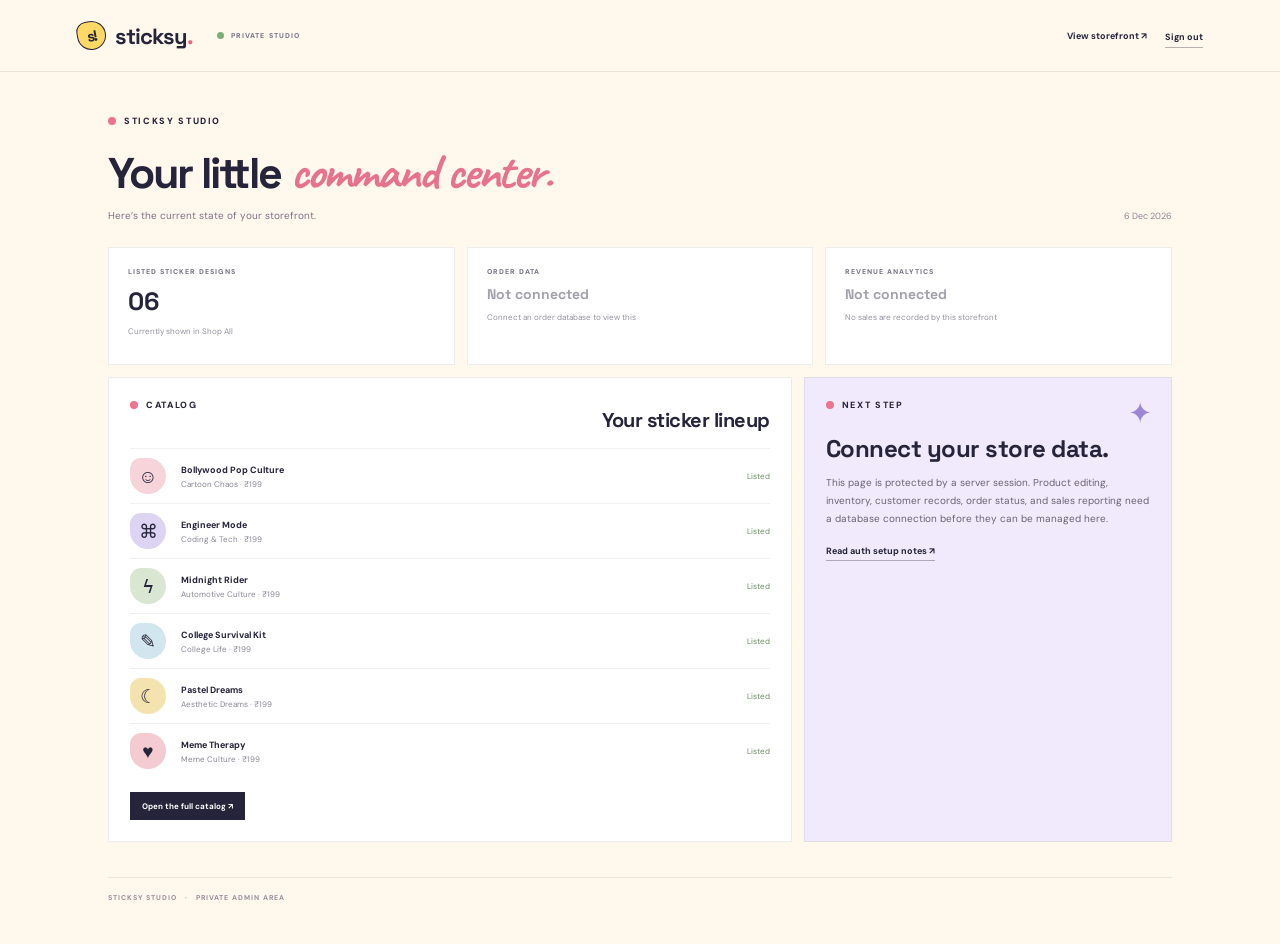
==== admin.html @ 6b8982f3 "Build Sticksy sticker storefront" ====
<!doctype html>
<html lang="en">
<head><meta charset="UTF-8" /><meta name="viewport" content="width=device-width,initial-scale=1" /><meta name="robots" content="noindex,nofollow" /><title>Studio dashboard — Sticksy</title><link rel="preconnect" href="https://fonts.googleapis.com" /><link rel="preconnect" href="https://fonts.gstatic.com" crossorigin /><link href="https://fonts.googleapis.com/css2?family=Caveat:wght@500;600;700&family=DM+Sans:wght@400;500;600;700;800&family=Space+Grotesk:wght@400;500;600;700&display=swap" rel="stylesheet" /><link rel="stylesheet" href="/styles.css" /><link rel="stylesheet" href="/admin.css" /></head>
<body class="admin-page"><header class="admin-topbar"><a class="brand" href="/"><span class="brand-mark">s!</span><span>sticksy<span class="brand-dot">.</span></span></a><span class="admin-label"><i></i> PRIVATE STUDIO</span><div class="admin-top-actions"><a href="/shop.html">View storefront ↗</a><form method="post" action="/admin/logout"><button type="submit">Sign out</button></form></div></header><main class="admin-dashboard"><div class="admin-welcome"><div><div class="eyebrow"><span></span> STICKSY STUDIO</div><h1>Your little <em>command center.</em></h1><p>Here’s the current state of your storefront.</p></div><span class="admin-date" id="admin-date"></span></div><section class="admin-stat-grid"><article class="admin-stat"><span>LISTED STICKER DESIGNS</span><b>06</b><small>Currently shown in Shop All</small></article><article class="admin-stat"><span>ORDER DATA</span><b class="unavailable">Not connected</b><small>Connect an order database to view this</small></article><article class="admin-stat"><span>REVENUE ANALYTICS</span><b class="unavailable">Not connected</b><small>No sales are recorded by this storefront</small></article></section><section class="admin-content-grid"><article class="admin-panel"><div class="panel-heading"><div><span class="eyebrow"><span></span> CATALOG</div><h2>Your sticker lineup</h2></div><div class="admin-product-list"><div><span class="admin-product-art pink-art">☺</span><span><b>Bollywood Pop Culture</b><small>Cartoon Chaos · ₹199</small></span><i>Listed</i></div><div><span class="admin-product-art lav-art">⌘</span><span><b>Engineer Mode</b><small>Coding & Tech · ₹199</small></span><i>Listed</i></div><div><span class="admin-product-art green-art">ϟ</span><span><b>Midnight Rider</b><small>Automotive Culture · ₹199</small></span><i>Listed</i></div><div><span class="admin-product-art blue-art">✎</span><span><b>College Survival Kit</b><small>College Life · ₹199</small></span><i>Listed</i></div><div><span class="admin-product-art yellow-art">☾</span><span><b>Pastel Dreams</b><small>Aesthetic Dreams · ₹199</small></span><i>Listed</i></div><div><span class="admin-product-art coral-art">♥</span><span><b>Meme Therapy</b><small>Meme Culture · ₹199</small></span><i>Listed</i></div></div><a class="admin-link-button" href="/shop.html">Open the full catalog ↗</a></article><aside class="admin-panel setup-panel"><span class="setup-icon">✦</span><div class="eyebrow"><span></span> NEXT STEP</div><h2>Connect your store data.</h2><p>This page is protected by a server session. Product editing, inventory, customer records, order status, and sales reporting need a database connection before they can be managed here.</p><a href="/AUTH_SETUP.md">Read auth setup notes ↗</a></aside></section><footer class="admin-footer">STICKSY STUDIO <span>·</span> PRIVATE ADMIN AREA</footer></main><script src="/admin.js" defer></script></body>
</html>
---- styles.css ----
@import url('https://fonts.googleapis.com/css2?family=Fraunces:opsz,wght,SOFT,WONK@9..144,700,20,1&display=swap');
:root{--cream:#fff8ed;--ink:#25243a;--yellow:#ffd966;--pink:#ffb6c8;--lav:#c8b6ff;--blue:#a9d6f5;--green:#b6d9ad;--sans:'DM Sans',sans-serif;--display:'Space Grotesk',sans-serif;--serif:'Fraunces',serif}*{box-sizing:border-box}html{scroll-behavior:smooth}body{margin:0;background:var(--cream);color:var(--ink);font-family:var(--sans);-webkit-font-smoothing:antialiased}button,a,input{font:inherit}button{color:inherit}a{color:inherit;text-decoration:none}.announcement{height:34px;background:var(--ink);color:#fff8ed;display:flex;justify-content:center;align-items:center;gap:12px;font-size:9px;font-weight:800;letter-spacing:1.4px}.announcement span{color:var(--yellow);font-size:13px;animation:twinkle 2.3s infinite}.announcement b{color:var(--yellow);font-size:9px}.site-header{height:76px;display:flex;align-items:center;padding:0 6.1%;gap:56px;border-bottom:1px solid #25243a15;position:sticky;top:0;z-index:20;background:#fff8edf2;backdrop-filter:blur(14px)}.brand{display:flex;align-items:center;gap:9px;font-family:var(--display);font-size:22px;font-weight:700;letter-spacing:-1px;white-space:nowrap}.brand-mark{width:29px;height:29px;background:var(--yellow);border:1.5px solid var(--ink);border-radius:10px 50% 50% 50%;display:grid;place-items:center;font-size:15px;transform:rotate(-10deg)}.brand-dot{color:#ed6485}.main-nav{display:flex;gap:34px;align-items:center;flex:1}.main-nav a{font-size:11px;font-weight:600;color:#55546a;transition:color .2s}.main-nav a:hover,.text-link:hover{color:#ef6684}.nav-actions{display:flex;align-items:center;gap:17px}.icon-btn{border:0;background:none;font-size:21px;cursor:pointer;padding:4px}.search-toggle{font-size:25px}.cart-trigger{border:1px solid var(--ink);border-radius:30px;padding:9px 15px;background:transparent;font-size:11px;font-weight:700;cursor:pointer}.cart-count{display:inline-grid;place-items:center;background:var(--yellow);width:19px;height:19px;border-radius:50%;margin-left:6px;font-size:10px}.mobile-menu{display:none}.hero{min-height:660px;position:relative;overflow:hidden;padding:82px 10% 70px;display:grid;grid-template-columns:1fr 1fr;align-items:center;background:radial-gradient(ellipse at 76% 42%,#ffe1d8 0,#ffe9df 24%,#fff8ed 61%)}.hero-copy{position:relative;z-index:2}.eyebrow{font-size:9px;letter-spacing:1.65px;font-weight:800;display:flex;align-items:center;gap:8px}.eyebrow>span:first-child{display:inline-block;background:#ee738c;width:8px;height:8px;border-radius:50%}.hero h1{font:700 clamp(54px,7.5vw,94px)/.87 var(--display);letter-spacing:-6.5px;margin:27px 0 21px}.hero h1>span:first-of-type{color:#e6718a}.hero h1 .period{color:#e6718a}.hero-copy>p{font-size:13px;line-height:1.8;max-width:360px;color:#666477;margin-bottom:26px}.hero-ctas{display:flex;align-items:center;gap:23px}.button{border:0;border-radius:3px;padding:15px 20px;font-size:9px;letter-spacing:1.1px;font-weight:800;display:inline-flex;align-items:center;justify-content:space-between;gap:24px;cursor:pointer;transition:transform .2s,box-shadow .2s}.button:hover{transform:translateY(-3px) rotate(-1deg);box-shadow:4px 5px 0 #25243a}.button:active{transform:translateY(1px) scale(.98)}.button-dark{background:var(--ink);color:white}.button-dark span{color:var(--yellow);font-size:14px}.text-link{font-size:10px;font-weight:700;border-bottom:1px solid #25243a50;padding-bottom:3px;transition:color .2s}.hero-note{display:flex;align-items:center;gap:12px;margin-top:42px;font-size:9px;line-height:1.65;color:#777587}.hero-note b{color:var(--ink)}.avatar-stack{display:flex}.avatar-stack i{font-style:normal;width:27px;height:27px;border-radius:50%;display:grid;place-items:center;border:2px solid var(--cream);margin-right:-7px;background:var(--yellow);font-size:13px}.avatar-stack i:nth-child(2){background:var(--pink)}.avatar-stack i:nth-child(3){background:var(--lav)}.hero-art{height:470px;position:relative;display:grid;place-items:center}.sheet{width:290px;height:400px;background:#fff;border:1px solid #25243a1f;border-radius:4px;box-shadow:14px 18px 0 #25243a0b,0 30px 70px #765e5250;padding:17px 18px;transform:rotate(5deg);position:relative;z-index:2;animation:float 5s ease-in-out infinite}.sheet-top,.sheet-footer{display:flex;justify-content:space-between;font-size:7px;letter-spacing:1.2px;font-weight:800}.sheet-top{border-bottom:1px dashed #25243a4a;padding-bottom:10px}.sheet-title{font:700 36px/.87 var(--display);letter-spacing:-2px;margin:14px 0 8px;position:relative}.sheet-title>span{color:#ed7388;position:absolute;right:6px;top:12px;font-size:30px}.sheet-grid{display:grid;grid-template-columns:repeat(3,1fr);grid-template-rows:repeat(3,68px);gap:8px;padding:5px 3px 12px}.sheet-grid>div{display:grid;place-items:center;border:1px dashed #25243a44;border-radius:42% 50% 45% 48%;font-size:36px;filter:drop-shadow(1px 2px 0 #25243a20)}.mini-smile{background:var(--yellow);color:#25243a}.mini-blob{background:var(--lav);color:#fff;font-size:42px!important}.mini-sun{background:#f8b67c;color:#fff}.mini-cloud{background:var(--blue);color:#fff;font-size:42px!important}.mini-flower{background:var(--pink);color:#fff;font-size:45px!important}.mini-heart{background:#ff90a8;color:#fff}.mini-eye{background:#bfd8af;color:#fff}.mini-lightning{background:#f6cb5c;color:#fff}.mini-smile.pink{background:#c8b6ff;color:white}.sheet-footer{border-top:1px dashed #25243a4a;padding-top:10px}.sheet-footer span{color:#ee728b;font-size:12px;margin-top:-3px}.hero-sticker{position:absolute;z-index:3;filter:drop-shadow(3px 5px 0 #25243a18)}.sticker-star{font-size:49px;color:#f5bd35;top:37px;left:13%;animation:wobble 4s ease-in-out infinite}.sticker-heart{font-size:37px;color:#ef7791;right:7%;top:116px;transform:rotate(15deg);animation:wobble 5s ease-in-out infinite reverse}.sticker-sparkle{font-size:39px;color:#a48bd9;left:8%;bottom:80px}.sun-doodle{position:absolute;right:12%;bottom:57px;color:#db786e;font-size:51px;animation:slowspin 20s linear infinite}.orbit{border:1px dashed #dd9e8c70;position:absolute;border-radius:50%}.orbit-one{width:400px;height:350px;transform:rotate(-25deg)}.orbit-two{width:340px;height:415px;transform:rotate(27deg)}.art-caption{position:absolute;right:0;bottom:16px;font-size:9px;font-style:italic;color:#777587;transform:rotate(-7deg)}.hero-bottom{position:absolute;bottom:21px;left:6%;right:6%;display:flex;justify-content:space-between;font-size:8px;letter-spacing:1.5px;font-weight:700;color:#797887}.hero-bottom i{color:#ee738c;font-style:normal;margin:0 7px}.ticker{background:var(--yellow);height:50px;overflow:hidden;display:flex;align-items:center;transform:rotate(-1deg) scale(1.02);position:relative;z-index:3;border-top:1px solid var(--ink);border-bottom:1px solid var(--ink)}.ticker-track{display:flex;align-items:center;justify-content:space-around;gap:34px;white-space:nowrap;min-width:200%;animation:marquee 35s linear infinite;font-size:10px;font-weight:800;letter-spacing:1.4px}.ticker-track i{font-style:normal;font-size:15px}.section{padding:105px 8%}.section-heading{display:flex;justify-content:space-between;align-items:end;margin-bottom:38px}.section-heading h2,.manifesto h2,.newsletter h2{font:700 clamp(37px,5vw,58px)/.98 var(--display);letter-spacing:-3px;margin:18px 0 0}.section-heading h2 em,.manifesto h2 em,.newsletter h2 em{font:italic 700 1em var(--serif);letter-spacing:-2px;color:#eb7187}.collections{padding-top:125px}.collection-grid{display:grid;grid-template-columns:repeat(4,1fr);gap:12px}.collection-card{height:265px;padding:17px 18px 16px;display:flex;flex-direction:column;justify-content:space-between;position:relative;overflow:hidden;border:1px solid #25243a13;border-radius:3px;transition:transform .25s,box-shadow .25s}.collection-card:hover{transform:translateY(-5px) rotate(-.7deg);box-shadow:5px 7px 0 #25243a1b}.c1{background:#f6d1ca}.c2{background:#d6c9f1}.c3{background:#d2dfcc}.c4{background:#c5e1f4}.c5{background:#f7d98a}.c6{background:#e4d4dd}.c7{background:#f8c5d0}.c8{background:#c4dbd2}.collection-number{font-size:7px;letter-spacing:1.1px;font-weight:800;z-index:1}.collection-emoji{position:absolute;right:16px;top:33px;font-size:81px;line-height:1;color:#fff9;filter:drop-shadow(2px 4px 0 #25243a20);transition:transform .3s}.collection-card:hover .collection-emoji{transform:rotate(14deg) scale(1.13)}.collection-card h3{font:700 29px/.92 var(--display);letter-spacing:-1px;margin:0 0 9px}.collection-card p{font-size:9px;margin:0;color:#454457}.card-arrow{position:absolute;bottom:15px;right:17px;font-size:15px}.shop{background:#f8f0e6;padding-top:99px;padding-bottom:109px}.shop-side{display:flex;align-items:end;gap:24px;font-size:9px;color:#696879;line-height:1.6}.filter-row{display:flex;justify-content:space-between;align-items:center;padding:14px 0;border-top:1px solid #25243a22;border-bottom:1px solid #25243a22;margin-bottom:23px}.filter-label{font-size:8px;font-weight:800;letter-spacing:1.2px}.filters{display:flex;gap:7px}.filter{border:1px solid #25243a35;background:transparent;border-radius:50px;padding:7px 13px;font-size:9px;cursor:pointer}.filter.active,.filter:hover{background:var(--ink);color:white}.product-grid{display:grid;grid-template-columns:repeat(3,1fr);gap:24px 16px}.product-card{position:relative;min-width:0}.product-visual{aspect-ratio:1/1.02;position:relative;display:grid;place-items:center;overflow:hidden;border-radius:3px;cursor:pointer}.product-card:nth-child(6n+1) .product-visual{background:#f6d8cf}.product-card:nth-child(6n+2) .product-visual{background:#d5c9ee}.product-card:nth-child(6n+3) .product-visual{background:#d0e1cd}.product-card:nth-child(6n+4) .product-visual{background:#c4e0f3}.product-card:nth-child(6n+5) .product-visual{background:#f5dc9f}.product-card:nth-child(6n) .product-visual{background:#f4c4d2}.product-visual:after{content:"";position:absolute;width:70%;height:70%;border:1px dashed #25243a25;border-radius:50%;transform:rotate(-17deg)}.mock-sheet{width:49%;height:77%;background:#fff;border:1px solid #25243a19;box-shadow:7px 10px 0 #25243a13,0 15px 28px #25243a24;transform:rotate(-6deg);position:relative;z-index:1;padding:9% 8%;display:flex;flex-direction:column;justify-content:space-between;transition:transform .35s}.product-visual:hover .mock-sheet{transform:rotate(0) scale(1.06)}.mock-title{font:700 clamp(13px,1.9vw,20px)/.9 var(--display);letter-spacing:-.9px}.mock-stickers{display:grid;grid-template-columns:repeat(3,1fr);gap:5px;align-items:center;justify-items:center}.mock-stickers i{font-style:normal;font-size:clamp(14px,2.5vw,27px);background:#fbd960;width:100%;aspect-ratio:1;border-radius:44%;display:grid;place-items:center;color:#fff;text-shadow:1px 2px 1px #2223}.mock-stickers i:nth-child(3n+2){background:#f391a8}.mock-stickers i:nth-child(3n){background:#ac9ade}.mock-stickers i:nth-child(4n){background:#9fc9df}.mock-foot{font-size:6px;letter-spacing:.6px;font-weight:700}.badge{position:absolute;z-index:2;top:13px;left:13px;background:var(--ink);color:white;padding:7px 9px;font-size:7px;font-weight:800;letter-spacing:.6px}.wishlist{position:absolute;z-index:2;top:10px;right:12px;border:0;background:#fff;border-radius:50%;height:29px;width:29px;font-size:15px;cursor:pointer;transition:transform .2s,color .2s}.wishlist:hover,.wishlist.liked{color:#ee6986;transform:scale(1.15)}.quick-trigger{position:absolute;z-index:2;bottom:12px;right:12px;border:1px solid var(--ink);background:#fff;border-radius:20px;padding:8px 12px;font-size:8px;font-weight:800;cursor:pointer;transform:translateY(45px);opacity:0;transition:all .2s}.product-visual:hover .quick-trigger{transform:translateY(0);opacity:1}.product-info{padding:13px 2px}.product-category{font-size:7px;letter-spacing:1px;color:#82808e;font-weight:700;text-transform:uppercase}.product-info h3{font:600 14px var(--display);margin:5px 0 7px}.product-price{display:flex;align-items:center;gap:8px;font-size:11px;font-weight:700}.old-price{text-decoration:line-through;color:#9794a1;font-size:9px;font-weight:500}.card-add{position:absolute;right:2px;bottom:18px;border:1px solid #25243a;border-radius:50%;background:transparent;width:30px;height:30px;font-size:18px;cursor:pointer;transition:all .2s}.card-add:hover{background:var(--ink);color:#fff;transform:rotate(90deg)}.manifesto{display:grid;grid-template-columns:1fr 1.05fr;min-height:445px;padding:95px 12%;gap:9%;align-items:center}.manifesto-art{height:300px;background:#f4d4d1;position:relative;display:grid;place-items:center;overflow:hidden;transform:rotate(-2deg)}.manifesto-face{font-size:143px;color:var(--yellow);-webkit-text-stroke:3px var(--ink);text-shadow:8px 9px 0 #25243a;transform:rotate(10deg)}.manifesto-scribble{font:700 21px/.92 var(--serif);font-style:italic;position:absolute;left:25px;top:27px;transform:rotate(-12deg);z-index:1}.manifesto-star{position:absolute;right:28px;top:35px;font-size:50px;color:#fff}.manifesto-heart{position:absolute;right:44px;bottom:23px;font-size:35px;color:#e87d91}.manifesto-copy h2{font-size:43px;margin:19px 0}.manifesto-copy>p{font-size:11px;line-height:1.9;color:#6b6978;margin:0 0 12px}.manifesto-copy .button{margin-top:13px}.custom-banner{min-height:245px;background:var(--lav);padding:55px 12%;display:flex;align-items:center;justify-content:space-between;position:relative;overflow:hidden}.custom-banner h2{font:700 54px/.92 var(--display);letter-spacing:-3px;margin:11px 0}.custom-banner h2 em{font:italic 700 1em var(--serif);color:#fff}.custom-banner p{font-size:11px;color:#45425b}.custom-doodle{position:absolute;left:48%;font-size:146px;color:#fff5;animation:slowspin 24s linear infinite}.button-light{background:var(--cream);z-index:1}.newsletter{padding:82px 13%;display:flex;align-items:center;justify-content:space-between;position:relative;overflow:hidden}.newsletter h2{font-size:44px}.newsletter-star{position:absolute;right:45%;top:48px;font-size:40px;color:#ef798e}.newsletter-form{width:335px;display:grid;grid-template-columns:1fr 40px;border-bottom:1px solid var(--ink);position:relative;margin-top:29px}.newsletter-form input{border:0;background:transparent;padding:13px 5px;font-size:11px;outline:none}.newsletter-form button{border:0;background:var(--yellow);border-radius:50%;height:30px;width:30px;align-self:center;font-weight:700;cursor:pointer}.newsletter-form small{grid-column:1/3;font-size:8px;color:#898696;margin-top:10px}.footer{background:var(--ink);color:#fff8ed;padding:48px 8% 18px;display:grid;grid-template-columns:1.2fr 1.5fr 1fr 1fr;gap:16px;align-items:start}.footer-brand{color:#fff8ed}.footer-brand .brand-mark{color:var(--ink)}.footer>p{font-size:9px;color:#c9c7d1;line-height:1.8;margin:4px 0}.footer-links,.footer-social{display:flex;flex-direction:column;gap:11px;font-size:9px;color:#dbd9e2}.footer-links a:hover,.footer-social a:hover{color:var(--yellow)}.footer-bottom{grid-column:1/5;border-top:1px solid #fff3;padding-top:16px;margin-top:24px;display:flex;justify-content:space-between;font-size:7px;letter-spacing:1.1px;color:#b5b3c1}.toast{position:fixed;bottom:24px;left:50%;transform:translate(-50%,20px);background:var(--ink);color:white;padding:13px 21px;border-radius:3px;font-size:10px;z-index:60;opacity:0;pointer-events:none;transition:.25s;box-shadow:0 7px 24px #25243a30}.toast.show{opacity:1;transform:translate(-50%,0)}.overlay{position:fixed;inset:0;background:#17162670;z-index:39;opacity:0;visibility:hidden;transition:.3s}.overlay.open{opacity:1;visibility:visible}.cart-drawer{position:fixed;z-index:40;right:0;top:0;height:100%;width:min(420px,100%);background:var(--cream);padding:25px;transform:translateX(102%);transition:transform .35s cubic-bezier(.22,.75,.25,1);display:flex;flex-direction:column}.cart-drawer.open{transform:translateX(0)}.drawer-head{display:flex;justify-content:space-between;align-items:center;border-bottom:1px solid #25243a24;padding:0 0 17px}.drawer-head h2{font:700 28px var(--display);margin:6px 0 0;letter-spacing:-1px}.drawer-head h2 span{color:#ef7188;font-size:20px}.close-drawer,.quick-close,.checkout-close{border:1px solid #25243a40;background:transparent;border-radius:50%;height:32px;width:32px;font-size:22px;cursor:pointer}.free-shipping{padding:18px 0 15px;border-bottom:1px solid #25243a1b}.shipping-copy{font-size:10px;margin-bottom:10px}.shipping-track{height:5px;background:#e8e1d9;border-radius:4px;overflow:hidden}.shipping-track span{display:block;background:#e8778e;width:0;height:100%;transition:width .3s}.cart-items{overflow:auto;flex:1}.cart-item{display:grid;grid-template-columns:61px 1fr auto;gap:13px;padding:15px 0;border-bottom:1px solid #25243a1b}.cart-thumb{display:grid;place-items:center;background:var(--pink);font-size:27px;height:66px}.cart-item:nth-child(even) .cart-thumb{background:var(--lav)}.cart-item h4{font-size:11px;margin:4px 0 6px}.cart-item p{font-size:9px;margin:0;color:#777587}.qty-control{display:flex;align-items:center;gap:9px;margin-top:9px}.qty-control button{border:1px solid #25243a44;background:transparent;width:21px;height:21px;cursor:pointer}.cart-item-price{font-size:10px;font-weight:700}.remove-item{display:block;border:0;background:none;padding:8px 0 0;text-decoration:underline;font-size:8px;color:#777587;cursor:pointer}.empty-cart{display:none;margin:auto;text-align:center}.empty-cart.visible{display:block}.empty-cart>div{font-size:58px;color:#ef8194}.empty-cart h3{font:700 19px var(--display);margin:9px 0}.empty-cart p{font-size:10px;color:#777587;margin-bottom:18px}.empty-cart .button{margin:auto}.drawer-foot{border-top:1px solid #25243a24;padding-top:15px}.coupon-row{display:flex;border:1px solid #25243a40;margin-bottom:6px}.coupon-row input{min-width:0;flex:1;border:0;background:none;padding:10px;font-size:9px;outline:none}.coupon-row button{border:0;background:var(--yellow);font-size:8px;font-weight:800;padding:0 13px;cursor:pointer}.coupon-message{font-size:8px;color:#6f8c62;min-height:8px}.subtotal,.shipping-line{display:flex;justify-content:space-between;font-size:11px;margin:13px 0}.subtotal b{font-size:14px}.shipping-line{font-size:9px;color:#777587}.checkout-button{width:100%;margin-top:8px}.drawer-foot>small{display:block;text-align:center;font-size:8px;margin-top:11px;color:#777587}.quick-view,.checkout-modal{border:0;padding:0;background:var(--cream);color:var(--ink);width:min(700px,calc(100% - 30px));max-height:90vh;box-shadow:0 15px 80px #17162655}.quick-view::backdrop,.checkout-modal::backdrop{background:#1716269c}.quick-close,.checkout-close{position:absolute;right:16px;top:16px;z-index:3}.quick-content{display:grid;grid-template-columns:1fr 1fr;min-height:400px}.quick-image{display:grid;place-items:center;background:#f6d8cf}.quick-image .mock-sheet{width:55%;height:75%}.quick-detail{padding:55px 35px 35px;align-self:center}.quick-detail h2{font:700 28px var(--display);margin:9px 0}.quick-detail p{font-size:11px;color:#686676;line-height:1.7}.quick-detail .button{margin-top:14px}.checkout-content{padding:42px}.checkout-content h2{font:700 28px var(--display);margin:4px 0 18px}.checkout-fields{display:grid;grid-template-columns:1fr 1fr;gap:12px}.checkout-fields label{font-size:9px;font-weight:700}.checkout-fields input,.checkout-fields textarea,.checkout-fields select{display:block;width:100%;margin-top:6px;padding:11px;border:1px solid #25243a30;background:#fffdf8;font-size:10px;outline-color:#ed8799}.checkout-fields .full{grid-column:1/3}.checkout-total{display:flex;justify-content:space-between;border-top:1px solid #25243a30;margin-top:18px;padding-top:16px;font-size:12px}.checkout-content .button{margin-top:16px}.fine-print{font-size:8px;color:#777587;line-height:1.6;margin-top:10px}.sr-only{position:absolute;width:1px;height:1px;padding:0;margin:-1px;overflow:hidden;clip:rect(0,0,0,0);white-space:nowrap;border:0}@keyframes float{0%,100%{transform:rotate(5deg) translateY(0)}50%{transform:rotate(2deg) translateY(-12px)}}@keyframes wobble{0%,100%{rotate:0deg;translate:0 0}50%{rotate:12deg;translate:0 -7px}}@keyframes twinkle{0%,100%{transform:scale(1) rotate(0)}50%{transform:scale(1.2) rotate(35deg)}}@keyframes slowspin{to{transform:rotate(360deg)}}@keyframes marquee{to{transform:translateX(-50%)}}@media(max-width:900px){.site-header{padding:0 4%;gap:26px}.main-nav{gap:17px}.hero{padding-left:7%;padding-right:7%}.hero h1{font-size:72px}.section{padding-left:6%;padding-right:6%}.collection-grid{grid-template-columns:repeat(2,1fr)}.collection-card{height:230px}.manifesto{padding:75px 7%;gap:6%}.manifesto-copy h2{font-size:37px}}@media(max-width:650px){.announcement{font-size:7px;gap:7px;letter-spacing:.8px}.announcement b{font-size:7px}.site-header{height:62px;padding:0 17px;gap:13px;justify-content:space-between}.brand{font-size:20px}.mobile-menu{display:block;border:0;background:none;font-size:20px;margin-left:auto;cursor:pointer}.main-nav{display:none;position:absolute;left:0;right:0;top:61px;background:var(--cream);padding:21px;flex-direction:column;align-items:flex-start;gap:20px;border-bottom:1px solid #25243a20}.main-nav.open{display:flex}.nav-actions{gap:8px}.account-btn{display:none}.cart-trigger{padding:7px 10px;font-size:10px}.hero{padding:54px 7% 64px;grid-template-columns:1fr;min-height:auto}.hero h1{font-size:65px;letter-spacing:-4px;margin:21px 0 16px}.hero-copy>p{font-size:11px;max-width:310px}.hero-note{margin-top:25px}.hero-art{height:400px;margin-top:9px}.sheet{width:251px;height:345px;padding:14px}.sheet-title{font-size:31px}.sheet-grid{grid-template-rows:repeat(3,57px);gap:6px}.hero-bottom{font-size:6px;letter-spacing:.8px;bottom:14px}.hero-bottom span:first-child{max-width:90px}.sticker-star{left:3%;top:32px}.sticker-heart{right:1%}.orbit-one{width:330px;height:300px}.orbit-two{width:280px;height:370px}.ticker{height:43px}.ticker-track{font-size:9px;gap:20px}.section{padding:73px 5%}.collections{padding-top:86px}.section-heading{align-items:start;gap:10px;margin-bottom:25px}.section-heading h2{font-size:40px;letter-spacing:-2px}.section-heading>.text-link{margin-top:24px;white-space:nowrap;font-size:8px}.collection-grid{gap:8px}.collection-card{height:205px;padding:13px}.collection-number{font-size:6px;letter-spacing:.5px}.collection-card h3{font-size:26px}.collection-card p{font-size:8px;max-width:110px}.collection-emoji{font-size:56px;right:10px;top:42px}.card-arrow{right:11px;bottom:12px}.shop{padding-top:71px;padding-bottom:74px}.shop .section-heading{display:block}.shop-side{justify-content:space-between;margin-top:12px}.filter-row{align-items:flex-start;gap:9px;flex-direction:column}.filters{flex-wrap:wrap}.product-grid{grid-template-columns:repeat(2,1fr);gap:15px 10px}.product-info h3{font-size:11px}.product-price{font-size:10px}.badge{font-size:6px;top:8px;left:8px;padding:6px}.quick-trigger{opacity:1;transform:none;font-size:7px;bottom:8px;right:8px}.card-add{width:26px;height:26px;bottom:16px}.manifesto{grid-template-columns:1fr;padding:69px 7%;gap:37px}.manifesto-art{height:260px}.manifesto-copy h2{font-size:37px}.custom-banner{padding:46px 7%;min-height:220px;align-items:flex-start;flex-direction:column;gap:14px}.custom-banner h2{font-size:48px}.custom-banner p{max-width:250px;line-height:1.6}.custom-doodle{left:auto;right:9px;top:33px;font-size:90px}.newsletter{padding:69px 7%;display:block}.newsletter h2{font-size:39px}.newsletter-star{right:13%;top:47px}.newsletter-form{width:100%;margin-top:29px}.footer{padding:37px 6% 17px;grid-template-columns:1fr 1fr;gap:24px}.footer>p{grid-column:1/2;grid-row:2}.footer-links{grid-column:2;grid-row:1/3}.footer-social{grid-column:1/3;flex-direction:row}.footer-bottom{grid-column:1/3;flex-wrap:wrap;gap:12px;font-size:6px;margin-top:8px}.quick-content{grid-template-columns:1fr}.quick-image{min-height:250px}.quick-image .mock-sheet{width:39%;height:85%}.quick-detail{padding:25px}.checkout-content{padding:37px 20px 22px}.checkout-fields{grid-template-columns:1fr}.checkout-fields .full{grid-column:auto}}@media(prefers-reduced-motion:reduce){*,*::before,*::after{animation-duration:.01ms!important;animation-iteration-count:1!important;scroll-behavior:auto!important;transition-duration:.01ms!important}}
.product-artimg{position:relative;z-index:1;width:84%;height:84%;object-fit:contain;filter:drop-shadow(5px 8px 8px #25243a20);transition:transform .35s}.product-visual:hover .product-artimg{transform:rotate(-2deg) scale(1.045)}
.reveal{opacity:0;transform:translateY(22px);transition:opacity .65s ease,transform .65s cubic-bezier(.2,.7,.2,1)}.reveal.in-view{opacity:1;transform:translateY(0)}.collection-card.reveal:nth-child(4n+2){transition-delay:.07s}.collection-card.reveal:nth-child(4n+3){transition-delay:.12s}.collection-card.reveal:nth-child(4n){transition-delay:.17s}.product-card.reveal:nth-child(3n+2){transition-delay:.08s}.product-card.reveal:nth-child(3n){transition-delay:.15s}
@media(prefers-reduced-motion:reduce){.reveal{opacity:1;transform:none;transition:none}}
/* Hand-lettered accents and replaying scroll reveals */
:root{--hand:'Caveat',cursive}
.hero h1>span:first-of-type{font-family:var(--hand);font-size:1.12em;letter-spacing:-4px;transform:rotate(-4deg)}
.section-heading h2 em,.manifesto h2 em,.newsletter h2 em,.custom-banner h2 em{font-family:var(--hand);font-style:normal;font-size:1.14em;letter-spacing:-1.5px}
.art-caption,.manifesto-scribble{font-family:var(--hand);font-size:20px;font-weight:700}
.collection-card p,.custom-banner p,.hero-note>span:not(.avatar-stack),.newsletter-form small{font-family:var(--hand);font-size:16px;line-height:1.1}
.collection-card.reveal:hover{transform:translateY(-5px) rotate(-.7deg)}
/* Invoice-style cart, adapted from the supplied receipt CSS */
.cart-drawer{width:min(510px,100%);padding:18px 20px 16px;overflow-y:auto;gap:8px;background:#fff8ed}
.cart-drawer .drawer-head{flex:none;padding:0 0 12px;border-bottom:1px solid #25243a24}
.cart-drawer .invoice-container{position:relative;height:auto;min-height:100px;margin:0 0 4px;padding-bottom:0;flex:none}
.cart-drawer .invoice-slot{height:78px;background:#25243a;border:2px solid #25243a;border-radius:13px;box-shadow:0 5px 15px #0003}
.cart-drawer .slot-hole{width:88%;height:19px;margin:14px auto;background:#151522;border:1px solid #111;border-radius:100vmax;box-shadow:inset 0 2px 5px #0009}
.cart-drawer .invoice{position:relative;z-index:1;top:-39px;left:auto;transform:none;width:95%;margin:0 auto -39px;padding:17px 18px 15px;background:#fff;color:#6b6978;border:1px solid #25243a14;border-radius:5px;box-shadow:0 8px 25px #25243a20}
.cart-drawer .invoice::before{display:none}
.cart-drawer .invoice .title{position:relative;margin:0 0 12px;padding:8px 0;text-align:center;font:700 18px var(--display);letter-spacing:-.5px;color:#25243a;border-top:1px dashed #25243a70;border-bottom:1px dashed #25243a70}
.cart-drawer .invoice .title::before,.cart-drawer .invoice .title::after{display:none}
.cart-drawer .invoice .amount{display:flex;justify-content:space-between;align-items:center;margin:5px 0;color:#777587;font-size:11px}
.cart-drawer .invoice .amount .value{font-weight:700;color:#25243a}
.cart-drawer .invoice .total-amount{padding-top:7px;border-top:1px solid #25243a22;font-size:13px}
.cart-drawer .free-shipping{padding:10px 0 7px;border:0}
.cart-drawer .shipping-copy{margin-bottom:7px;font-size:10px;color:#55546a}
.cart-drawer .shipping-track{height:5px;background:#eee8df;border-radius:5px}
.cart-drawer .shipping-track span{background:#ef7188;border-radius:5px}
.cart-drawer .invoice hr{height:1px;margin:6px 0 3px;background:#25243a20}
.cart-drawer .payers-list{list-style:none;margin:0;max-height:215px;overflow-y:auto}
.cart-drawer .payers-list li{display:flex;align-items:center;border-bottom:1px solid #eee;padding:7px 0}
.cart-drawer .payer-image-container{flex:none;width:49px;height:46px;padding:4px;margin-right:8px;display:grid;place-items:center;border-right:1px solid #eee}
.cart-drawer .payer-image-container img{width:40px;height:40px;object-fit:contain;border-radius:4px}
.cart-drawer .payer-image-container>span{width:38px;height:38px;display:grid;place-items:center;background:#ffd966;border-radius:10px 50% 50%;font-size:21px;color:#25243a}
.cart-drawer .payers-list li .cart-line{flex:1;min-width:0;display:flex;justify-content:space-between;align-items:center;gap:8px;padding:0 2px;font-size:10px}
.cart-drawer .cart-line-main,.cart-drawer .cart-line-side{display:flex;flex-direction:column;align-items:flex-start;gap:4px}
.cart-drawer .cart-line-main{min-width:0}
.cart-drawer .cart-line-main b{font-size:10px;color:#25243a;line-height:1.25}
.cart-drawer .cart-line-main small{font-size:8px;color:#858392}
.cart-drawer .cart-line-side{align-items:flex-end;flex:none}
.cart-drawer .cart-item-price{font-size:10px;color:#25243a}
.cart-drawer .qty-control{gap:6px;margin:0}
.cart-drawer .qty-control button{width:19px;height:19px;border-radius:50%;line-height:1;background:#fff;border:1px solid #25243a35}
.cart-drawer .qty-control span{font-size:9px}
.cart-drawer .remove-item{padding:0;font-size:8px;color:#898696}
.cart-drawer .payment-status{margin-top:12px;padding:10px 11px 12px;border:1px solid #25243a1c;border-radius:10px;background:#fffdfa}
.cart-drawer .payment-status .heading{display:flex;justify-content:space-between;margin:0;font-size:10px;font-weight:700;color:#25243a}
.cart-drawer .payment-status .heading span{font-size:8px;font-weight:700;color:#bd6478}
.cart-drawer .status-progress{position:relative;height:4px;margin:15px 5px 9px;background:linear-gradient(90deg,#ef7188 0 6%,#eee8df 6% 100%)}
.cart-drawer .checkpoint{top:50%;width:19px;height:19px;border:1px solid #e5ded6;background:#fff;border-radius:50%;box-shadow:0 2px 5px #25243a18;transform:translate(-50%,-50%)}
.cart-drawer .checkpoint:nth-child(1){left:0;transform:translate(0,-50%)}
.cart-drawer .checkpoint:nth-child(2){left:25%;transform:translate(-50%,-50%)}
.cart-drawer .checkpoint:nth-child(3){left:50%;transform:translate(-50%,-50%)}
.cart-drawer .checkpoint:nth-child(4){left:75%;transform:translate(-50%,-50%)}
.cart-drawer .checkpoint:nth-child(5){right:0;transform:translate(0,-50%)}
.cart-drawer .checkpoint.done{background:#ef7188;color:white;border:0}
.cart-drawer .checkpoint i{font-size:10px;font-style:normal}
.cart-drawer .checkpoint .circle{width:7px;height:7px;background:#d8d2ca}
.cart-drawer .progress-labels{display:flex;justify-content:space-between;font-size:7px;color:#858392}
.cart-drawer .btn-group{display:flex;gap:8px;margin-top:12px}
.cart-drawer .btn{min-height:39px;padding:8px 10px;border-radius:30px;font-size:9px;font-weight:800;letter-spacing:.2px;box-shadow:none}
.cart-drawer .reminder-btn{background:#25243a;color:#fff;border:1px solid #25243a}
.cart-drawer .download-btn{background:#ffd966;color:#25243a;border:1px solid #e4bd46}
.cart-drawer .invoice-note{text-align:center;font-size:8px;color:#898696;margin-top:9px}
.cart-drawer .invoice-container.is-empty .payment-status,.cart-drawer .invoice-container.is-empty .btn-group,.cart-drawer .invoice-container.is-empty .invoice-note{display:none}
.cart-drawer .empty-cart{padding:16px 0 7px;text-align:center}
.cart-drawer .empty-cart.visible{display:block}
.cart-drawer .empty-cart>div{font-size:34px}
.cart-drawer .empty-cart h3{font-size:14px}
.cart-drawer .empty-cart p{font-size:9px;margin-bottom:10px}
.cart-drawer .empty-cart .button{padding:10px 14px}
.cart-drawer .drawer-foot{flex:none;border-top:1px dashed #25243a35;padding-top:10px}
.cart-drawer .coupon-row{margin-bottom:0}
.cart-drawer .coupon-message{min-height:0;font-size:8px}
.cart-drawer .drawer-foot>small{margin-top:7px}
@media(max-width:650px){.cart-drawer{padding:14px 14px 12px}.cart-drawer .invoice{width:97%;padding:14px 13px 12px}.cart-drawer .payers-list{max-height:190px}}
/* Account access remains visible in compact navigation */
.site-header .account-btn{display:inline-flex;align-items:center;justify-content:center;min-width:25px}
.shop-page .catalog-account{height:34px;width:34px;display:grid;place-items:center;border:1px solid #25243a3c;border-radius:50%;font-size:18px;line-height:1;transition:transform .2s,background .2s}.shop-page .catalog-account:hover{transform:translateY(-2px);background:#ffb6c8}.shop-page.is-dark .catalog-account{border-color:#ffffff55}
.shop-page .catalog-account.is-signed-in{font-size:12px;font-weight:800;background:#ffd966;color:#25243a;border-color:#d9b841}
.audience-picks{padding:88px 8% 96px;background:#fff8ed}.audience-heading{max-width:1120px;margin:0 auto 28px}.audience-heading h2{font:700 clamp(34px,4.7vw,52px)/1 var(--display);letter-spacing:-2.5px;margin:15px 0 8px}.audience-heading h2 em{font:700 1.15em var(--hand);font-style:normal;color:#e87389}.audience-heading>p{font-size:11px;color:#777587}.audience-grid{max-width:1120px;margin:0 auto;display:grid;grid-template-columns:1fr 1fr;gap:17px}.audience-card{min-height:270px;padding:23px 27px;display:flex;flex-direction:column;justify-content:space-between;position:relative;overflow:hidden;border:1px solid #25243a16;border-radius:4px;transition:transform .25s,box-shadow .25s}.audience-card:hover{transform:translateY(-5px) rotate(-.4deg);box-shadow:5px 7px 0 #25243a20}.girls-card{background:#ffdce3}.boys-card{background:#d9edfa}.audience-kicker{position:relative;z-index:2;font-size:8px;font-weight:800;letter-spacing:1.15px}.audience-card h3{position:relative;z-index:2;margin:0 0 7px;font:700 35px/.88 var(--display);letter-spacing:-1.5px}.girls-card h3{color:#a94866}.boys-card h3{color:#386f91}.audience-card p{position:relative;z-index:2;max-width:280px;margin:0 0 16px;font-size:10px;line-height:1.6;color:#535265}.audience-link{position:relative;z-index:2;font-size:8px;letter-spacing:1px;font-weight:800;border-bottom:1px solid #25243a6b;padding-bottom:4px}.audience-doodle{position:absolute;right:28px;top:36px;width:190px;height:170px;display:grid;place-items:center;border-radius:44% 51% 47% 53%;background:#ffffff80;color:#e87995;font-size:92px;transform:rotate(-10deg);text-shadow:3px 5px 0 #25243a16;transition:transform .35s}.boys-card .audience-doodle{color:#5095b7;transform:rotate(8deg)}.audience-card:hover .audience-doodle{transform:rotate(4deg) scale(1.06)}.audience-doodle i,.audience-doodle b{position:absolute;font-style:normal;font-size:34px}.audience-doodle i{right:13px;top:3px}.audience-doodle b{left:5px;bottom:2px}.boys-card .audience-doodle i{right:0;top:10px}.boys-card .audience-doodle b{left:5px;bottom:0}
@media(max-width:650px){.audience-picks{padding:68px 5%}.audience-grid{grid-template-columns:1fr;gap:11px}.audience-card{min-height:230px;padding:18px}.audience-card h3{font-size:31px}.audience-doodle{right:15px;top:38px;width:144px;height:135px;font-size:70px}}
---- admin.css ----
.admin-page{min-height:100vh;background:#fff8ed;color:#25243a}.admin-auth-wrap{min-height:100vh;padding:38px 18px;display:flex;flex-direction:column;align-items:center;justify-content:center}.admin-auth-wrap>.brand{margin-bottom:21px}.admin-auth-card{position:relative;width:min(410px,100%);padding:38px 39px 29px;background:#fff;border:1px solid #25243a18;box-shadow:0 15px 50px #25243a12}.admin-lock{position:absolute;right:26px;top:20px;color:#e7738a;font-size:26px}.admin-auth-card h1{font:700 39px/.9 var(--display);letter-spacing:-2px;margin:20px 0 9px}.admin-auth-card h1 em,.admin-welcome h1 em{font:700 1.18em var(--hand);font-style:normal;color:#e7738a}.admin-auth-card>p{font-size:10px;color:#777587;margin:0 0 24px}.admin-auth-card form label{display:block;font-size:9px;font-weight:700;margin:13px 0 6px}.admin-auth-card form input{width:100%;height:42px;padding:0 11px;border:1px solid #25243a35;background:#fffdf8;font-size:12px;outline-color:#e7738a}.admin-submit{margin-top:19px;width:100%;height:43px;border:0;background:#25243a;color:white;display:flex;align-items:center;justify-content:space-between;padding:0 14px;font-size:9px;letter-spacing:.8px;font-weight:800;cursor:pointer}.admin-submit span{color:#ffd966;font-size:15px}.admin-return{display:block;margin-top:18px;font-size:9px;color:#777587;text-decoration:underline}.login-error{margin:0 0 13px;padding:10px;background:#fff0f0;border:1px solid #eec2c4;color:#a3424e;font-size:9px}.admin-footnote{margin-top:17px;color:#8e8b99;font-size:7px;letter-spacing:1.2px}.admin-topbar{height:72px;padding:0 6%;display:flex;align-items:center;gap:24px;border-bottom:1px solid #25243a18;background:#fff8ed}.admin-label{display:flex;align-items:center;gap:7px;font-size:7px;font-weight:800;letter-spacing:1.1px;color:#777587}.admin-label i{width:7px;height:7px;background:#7caf74;border-radius:50%}.admin-top-actions{display:flex;align-items:center;gap:18px;margin-left:auto}.admin-top-actions a,.admin-top-actions button{font-size:9px;font-weight:700}.admin-top-actions form{margin:0}.admin-top-actions button{border:0;border-bottom:1px solid #25243a55;background:transparent;padding:4px 0;cursor:pointer}.admin-dashboard{max-width:1120px;margin:auto;padding:43px 28px 27px}.admin-welcome{display:flex;justify-content:space-between;align-items:end;margin-bottom:25px}.admin-welcome h1{font:700 clamp(29px,4vw,43px)/1 var(--display);letter-spacing:-2px;margin:12px 0 6px}.admin-welcome>div>p{margin:0;color:#777587;font-size:10px}.admin-date{font-size:9px;color:#8b8896}.admin-stat-grid{display:grid;grid-template-columns:repeat(3,1fr);gap:12px}.admin-stat,.admin-panel{background:white;border:1px solid #25243a15;padding:19px}.admin-stat{display:flex;flex-direction:column;gap:9px;min-height:118px}.admin-stat>span{font-size:7px;letter-spacing:1px;font-weight:800;color:#777587}.admin-stat>b{font:700 25px var(--display)}.admin-stat b.unavailable{font:700 14px var(--display);color:#a3a0ab}.admin-stat>small{font-size:8px;color:#93909d}.admin-content-grid{display:grid;grid-template-columns:1.3fr .7fr;gap:12px;margin-top:12px}.admin-panel{padding:21px}.panel-heading{display:flex;justify-content:space-between;align-items:start}.panel-heading h2,.setup-panel h2{font:700 20px var(--display);letter-spacing:-.5px;margin:8px 0 15px}.admin-product-list>div{display:grid;grid-template-columns:40px 1fr auto;gap:11px;align-items:center;padding:9px 0;border-top:1px solid #25243a12}.admin-product-art{width:36px;height:36px;border-radius:11px 50% 50%;display:grid;place-items:center;font-size:19px}.pink-art{background:#f6d4da}.lav-art{background:#ddd3f2}.green-art{background:#d9e7d2}.blue-art{background:#d2e6ef}.yellow-art{background:#f4e3ae}.coral-art{background:#f4cbd1}.admin-product-list b,.admin-product-list small{display:block}.admin-product-list b{font-size:9px}.admin-product-list small{margin-top:3px;color:#8a8795;font-size:8px}.admin-product-list>div>i{font-style:normal;color:#688b61;font-size:8px}.admin-link-button{display:inline-block;margin-top:14px;padding:9px 12px;background:#25243a;color:white;font-size:8px;font-weight:700}.setup-panel{position:relative;overflow:hidden;background:#f1eafc}.setup-icon{position:absolute;right:19px;top:16px;color:#9e85d6;font-size:29px}.setup-panel h2{margin:22px 0 9px;font-size:24px}.setup-panel p{font-size:10px;line-height:1.8;color:#666476}.setup-panel>a{font-size:9px;font-weight:700;border-bottom:1px solid #25243a55;padding-bottom:3px}.admin-footer{border-top:1px solid #25243a17;margin-top:35px;padding:15px 0;color:#93909d;font-size:7px;font-weight:700;letter-spacing:1px}.admin-footer span{color:#e7738a;margin:0 5px}
@media(max-width:700px){.admin-topbar{padding:0 15px;gap:10px}.admin-label{display:none}.admin-top-actions{gap:10px}.admin-top-actions a,.admin-top-actions button{font-size:8px}.admin-dashboard{padding:30px 14px 22px}.admin-welcome{align-items:flex-start}.admin-date{padding-top:6px;font-size:8px}.admin-stat-grid{grid-template-columns:1fr}.admin-stat{min-height:90px}.admin-content-grid{grid-template-columns:1fr}.admin-auth-card{padding:34px 24px 25px}}
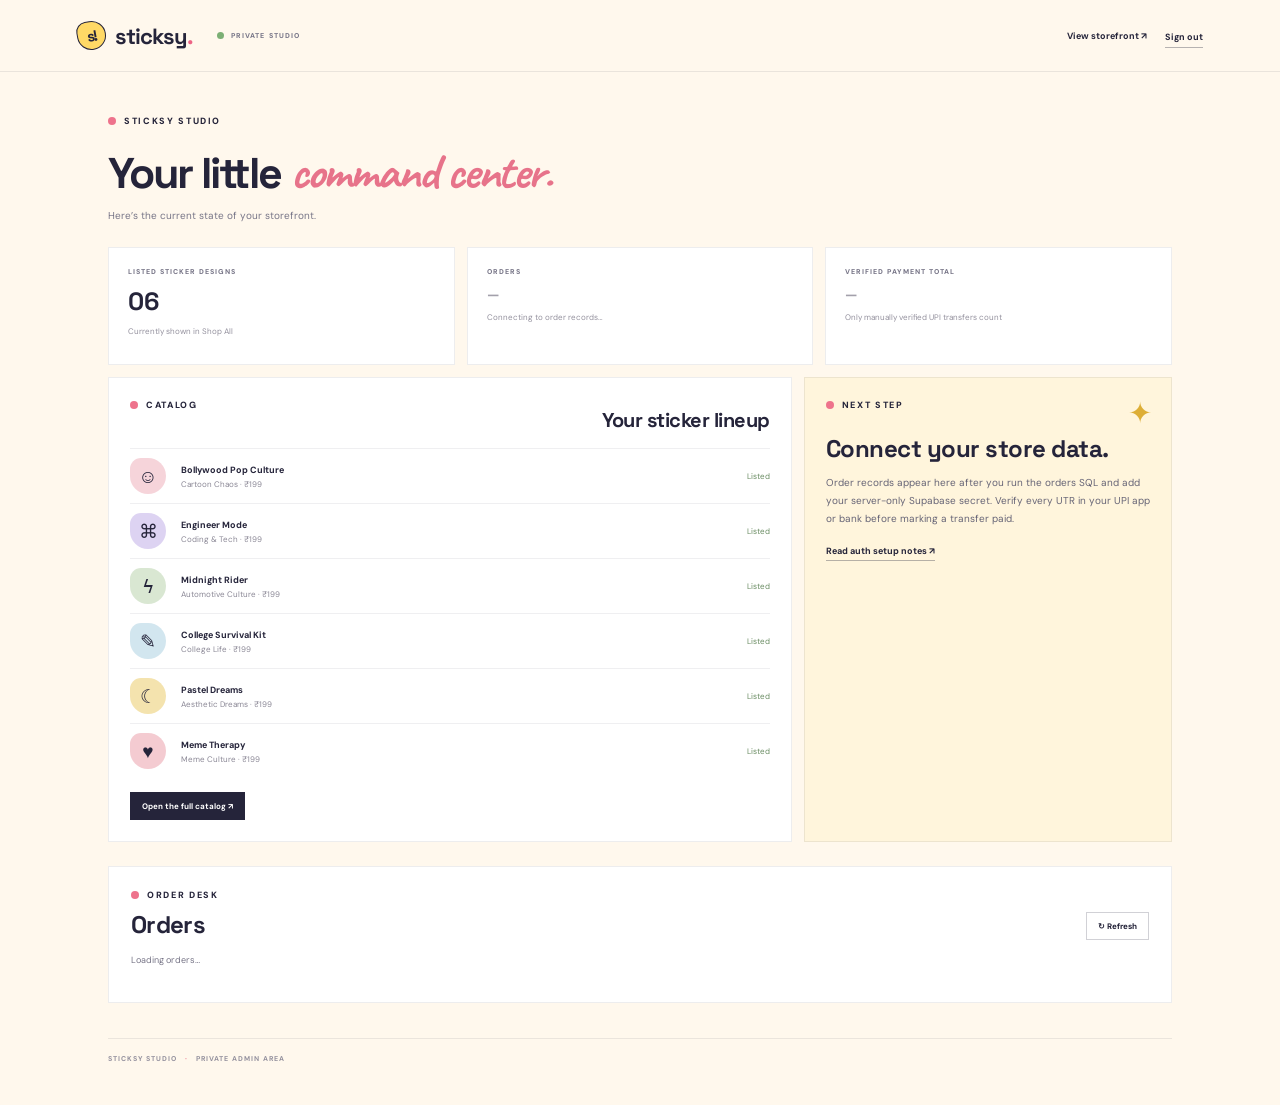
==== commit e0c98dd0: "Add UPI checkout and order verification" ====
--- a/admin.html
+++ b/admin.html
@@ -1,5 +1,5 @@
 <!doctype html>
 <html lang="en">
 <head><meta charset="UTF-8" /><meta name="viewport" content="width=device-width,initial-scale=1" /><meta name="robots" content="noindex,nofollow" /><title>Studio dashboard — Sticksy</title><link rel="preconnect" href="https://fonts.googleapis.com" /><link rel="preconnect" href="https://fonts.gstatic.com" crossorigin /><link href="https://fonts.googleapis.com/css2?family=Caveat:wght@500;600;700&family=DM+Sans:wght@400;500;600;700;800&family=Space+Grotesk:wght@400;500;600;700&display=swap" rel="stylesheet" /><link rel="stylesheet" href="/styles.css" /><link rel="stylesheet" href="/admin.css" /></head>
-<body class="admin-page"><header class="admin-topbar"><a class="brand" href="/"><span class="brand-mark">s!</span><span>sticksy<span class="brand-dot">.</span></span></a><span class="admin-label"><i></i> PRIVATE STUDIO</span><div class="admin-top-actions"><a href="/shop.html">View storefront ↗</a><form method="post" action="/admin/logout"><button type="submit">Sign out</button></form></div></header><main class="admin-dashboard"><div class="admin-welcome"><div><div class="eyebrow"><span></span> STICKSY STUDIO</div><h1>Your little <em>command center.</em></h1><p>Here’s the current state of your storefront.</p></div><span class="admin-date" id="admin-date"></span></div><section class="admin-stat-grid"><article class="admin-stat"><span>LISTED STICKER DESIGNS</span><b>06</b><small>Currently shown in Shop All</small></article><article class="admin-stat"><span>ORDER DATA</span><b class="unavailable">Not connected</b><small>Connect an order database to view this</small></article><article class="admin-stat"><span>REVENUE ANALYTICS</span><b class="unavailable">Not connected</b><small>No sales are recorded by this storefront</small></article></section><section class="admin-content-grid"><article class="admin-panel"><div class="panel-heading"><div><span class="eyebrow"><span></span> CATALOG</div><h2>Your sticker lineup</h2></div><div class="admin-product-list"><div><span class="admin-product-art pink-art">☺</span><span><b>Bollywood Pop Culture</b><small>Cartoon Chaos · ₹199</small></span><i>Listed</i></div><div><span class="admin-product-art lav-art">⌘</span><span><b>Engineer Mode</b><small>Coding & Tech · ₹199</small></span><i>Listed</i></div><div><span class="admin-product-art green-art">ϟ</span><span><b>Midnight Rider</b><small>Automotive Culture · ₹199</small></span><i>Listed</i></div><div><span class="admin-product-art blue-art">✎</span><span><b>College Survival Kit</b><small>College Life · ₹199</small></span><i>Listed</i></div><div><span class="admin-product-art yellow-art">☾</span><span><b>Pastel Dreams</b><small>Aesthetic Dreams · ₹199</small></span><i>Listed</i></div><div><span class="admin-product-art coral-art">♥</span><span><b>Meme Therapy</b><small>Meme Culture · ₹199</small></span><i>Listed</i></div></div><a class="admin-link-button" href="/shop.html">Open the full catalog ↗</a></article><aside class="admin-panel setup-panel"><span class="setup-icon">✦</span><div class="eyebrow"><span></span> NEXT STEP</div><h2>Connect your store data.</h2><p>This page is protected by a server session. Product editing, inventory, customer records, order status, and sales reporting need a database connection before they can be managed here.</p><a href="/AUTH_SETUP.md">Read auth setup notes ↗</a></aside></section><footer class="admin-footer">STICKSY STUDIO <span>·</span> PRIVATE ADMIN AREA</footer></main><script src="/admin.js" defer></script></body>
+<body class="admin-page"><header class="admin-topbar"><a class="brand" href="/"><span class="brand-mark">s!</span><span>sticksy<span class="brand-dot">.</span></span></a><span class="admin-label"><i></i> PRIVATE STUDIO</span><div class="admin-top-actions"><a href="/shop.html">View storefront ↗</a><form method="post" action="/admin/logout"><button type="submit">Sign out</button></form></div></header><main class="admin-dashboard"><div class="admin-welcome"><div><div class="eyebrow"><span></span> STICKSY STUDIO</div><h1>Your little <em>command center.</em></h1><p>Here’s the current state of your storefront.</p></div><span class="admin-date" id="admin-date"></span></div><section class="admin-stat-grid"><article class="admin-stat"><span>LISTED STICKER DESIGNS</span><b>06</b><small>Currently shown in Shop All</small></article><article class="admin-stat"><span>ORDERS</span><b class="unavailable" id="orders-count">—</b><small id="orders-summary">Connecting to order records…</small></article><article class="admin-stat"><span>VERIFIED PAYMENT TOTAL</span><b class="unavailable" id="verified-revenue">—</b><small>Only manually verified UPI transfers count</small></article></section><section class="admin-content-grid"><article class="admin-panel"><div class="panel-heading"><div><span class="eyebrow"><span></span> CATALOG</div><h2>Your sticker lineup</h2></div><div class="admin-product-list"><div><span class="admin-product-art pink-art">☺</span><span><b>Bollywood Pop Culture</b><small>Cartoon Chaos · ₹199</small></span><i>Listed</i></div><div><span class="admin-product-art lav-art">⌘</span><span><b>Engineer Mode</b><small>Coding & Tech · ₹199</small></span><i>Listed</i></div><div><span class="admin-product-art green-art">ϟ</span><span><b>Midnight Rider</b><small>Automotive Culture · ₹199</small></span><i>Listed</i></div><div><span class="admin-product-art blue-art">✎</span><span><b>College Survival Kit</b><small>College Life · ₹199</small></span><i>Listed</i></div><div><span class="admin-product-art yellow-art">☾</span><span><b>Pastel Dreams</b><small>Aesthetic Dreams · ₹199</small></span><i>Listed</i></div><div><span class="admin-product-art coral-art">♥</span><span><b>Meme Therapy</b><small>Meme Culture · ₹199</small></span><i>Listed</i></div></div><a class="admin-link-button" href="/shop.html">Open the full catalog ↗</a></article><aside class="admin-panel setup-panel"><span class="setup-icon">✦</span><div class="eyebrow"><span></span> NEXT STEP</div><h2>Connect your store data.</h2><p>Order records appear here after you run the orders SQL and add your server-only Supabase secret. Verify every UTR in your UPI app or bank before marking a transfer paid.</p><a href="/AUTH_SETUP.md">Read auth setup notes ↗</a></aside></section><section class="admin-orders-section" id="orders"><div class="orders-section-head"><div><div class="eyebrow"><span></span> ORDER DESK</div><h2>Orders</h2></div><button id="refresh-orders" type="button">↻ Refresh</button></div><p class="orders-message" id="orders-message" role="status" aria-live="polite">Loading orders…</p><div class="orders-list" id="orders-list"></div></section><footer class="admin-footer">STICKSY STUDIO <span>·</span> PRIVATE ADMIN AREA</footer></main><script src="/admin.js" defer></script></body>
 </html>
--- a/styles.css
+++ b/styles.css
@@ -81,3 +81,5 @@
 .shop-page .catalog-account.is-signed-in{font-size:12px;font-weight:800;background:#ffd966;color:#25243a;border-color:#d9b841}
 .audience-picks{padding:88px 8% 96px;background:#fff8ed}.audience-heading{max-width:1120px;margin:0 auto 28px}.audience-heading h2{font:700 clamp(34px,4.7vw,52px)/1 var(--display);letter-spacing:-2.5px;margin:15px 0 8px}.audience-heading h2 em{font:700 1.15em var(--hand);font-style:normal;color:#e87389}.audience-heading>p{font-size:11px;color:#777587}.audience-grid{max-width:1120px;margin:0 auto;display:grid;grid-template-columns:1fr 1fr;gap:17px}.audience-card{min-height:270px;padding:23px 27px;display:flex;flex-direction:column;justify-content:space-between;position:relative;overflow:hidden;border:1px solid #25243a16;border-radius:4px;transition:transform .25s,box-shadow .25s}.audience-card:hover{transform:translateY(-5px) rotate(-.4deg);box-shadow:5px 7px 0 #25243a20}.girls-card{background:#ffdce3}.boys-card{background:#d9edfa}.audience-kicker{position:relative;z-index:2;font-size:8px;font-weight:800;letter-spacing:1.15px}.audience-card h3{position:relative;z-index:2;margin:0 0 7px;font:700 35px/.88 var(--display);letter-spacing:-1.5px}.girls-card h3{color:#a94866}.boys-card h3{color:#386f91}.audience-card p{position:relative;z-index:2;max-width:280px;margin:0 0 16px;font-size:10px;line-height:1.6;color:#535265}.audience-link{position:relative;z-index:2;font-size:8px;letter-spacing:1px;font-weight:800;border-bottom:1px solid #25243a6b;padding-bottom:4px}.audience-doodle{position:absolute;right:28px;top:36px;width:190px;height:170px;display:grid;place-items:center;border-radius:44% 51% 47% 53%;background:#ffffff80;color:#e87995;font-size:92px;transform:rotate(-10deg);text-shadow:3px 5px 0 #25243a16;transition:transform .35s}.boys-card .audience-doodle{color:#5095b7;transform:rotate(8deg)}.audience-card:hover .audience-doodle{transform:rotate(4deg) scale(1.06)}.audience-doodle i,.audience-doodle b{position:absolute;font-style:normal;font-size:34px}.audience-doodle i{right:13px;top:3px}.audience-doodle b{left:5px;bottom:2px}.boys-card .audience-doodle i{right:0;top:10px}.boys-card .audience-doodle b{left:5px;bottom:0}
 @media(max-width:650px){.audience-picks{padding:68px 5%}.audience-grid{grid-template-columns:1fr;gap:11px}.audience-card{min-height:230px;padding:18px}.audience-card h3{font-size:31px}.audience-doodle{right:15px;top:38px;width:144px;height:135px;font-size:70px}}
+.payment-lead{font-size:10px;color:#777587;line-height:1.7;margin:-8px 0 17px}.payment-paybox{display:flex;align-items:center;gap:17px;background:#fff;border:1px solid #25243a18;padding:12px;margin:12px 0}.payment-paybox>img{width:148px;height:202px;object-fit:contain;flex:none;background:#f3f6fb}.payment-paybox>div{min-width:0;display:flex;flex-direction:column;gap:7px}.payment-paybox>div>span{font-size:7px;font-weight:800;letter-spacing:1px;color:#777587}.payment-paybox>div>b{font:700 23px var(--display);color:#25243a}.upi-id-row{display:flex;align-items:center;gap:7px}.upi-id-row code{font-size:9px;color:#25243a;overflow-wrap:anywhere}.copy-upi{border:1px solid #25243a3a;background:#fff8ed;padding:6px 8px;font-size:7px;font-weight:800;cursor:pointer}.upi-open{display:inline-block;margin-top:5px;padding:9px 11px;background:#e9f3ff;color:#25243a;font-size:8px;font-weight:800;text-align:center}.payment-warning{padding:10px;background:#fff5dc;border-left:3px solid #efc953;font-size:9px;line-height:1.6;color:#62572e}.payment-proof-form{display:grid;grid-template-columns:1fr 1fr;gap:10px;margin-top:13px}.payment-proof-form label{font-size:9px;font-weight:700}.payment-proof-form input{display:block;width:100%;margin-top:6px;height:39px;padding:0 10px;border:1px solid #25243a30;background:#fffdf8;font-size:10px;outline-color:#e87389}.payment-proof-form .proof-submit{grid-column:1/3;width:100%;margin-top:2px}.payment-message,.checkout-error{min-height:13px;margin:8px 0 0;color:#a3424e;font-size:9px;line-height:1.5}.payment-confirmed-icon{width:36px;height:36px;display:grid;place-items:center;margin-bottom:13px;border-radius:50%;background:#e1eedc;color:#518048;font-size:21px}.pending-verification{display:flex;flex-direction:column;gap:6px;padding:12px;margin:15px 0;background:#fff5dc;border:1px solid #f2dfaa}.pending-verification b{font-size:10px;color:#65542c}.pending-verification span{font-size:8px;color:#746a52}.order-done{margin-top:5px}
+@media(max-width:650px){.payment-paybox{gap:10px;padding:8px}.payment-paybox>img{width:116px;height:170px}.payment-paybox>div>b{font-size:19px}.upi-id-row{flex-wrap:wrap}.payment-proof-form{grid-template-columns:1fr}.payment-proof-form .proof-submit{grid-column:1}}
--- a/admin.css
+++ b/admin.css
@@ -1,2 +1,4 @@
 .admin-page{min-height:100vh;background:#fff8ed;color:#25243a}.admin-auth-wrap{min-height:100vh;padding:38px 18px;display:flex;flex-direction:column;align-items:center;justify-content:center}.admin-auth-wrap>.brand{margin-bottom:21px}.admin-auth-card{position:relative;width:min(410px,100%);padding:38px 39px 29px;background:#fff;border:1px solid #25243a18;box-shadow:0 15px 50px #25243a12}.admin-lock{position:absolute;right:26px;top:20px;color:#e7738a;font-size:26px}.admin-auth-card h1{font:700 39px/.9 var(--display);letter-spacing:-2px;margin:20px 0 9px}.admin-auth-card h1 em,.admin-welcome h1 em{font:700 1.18em var(--hand);font-style:normal;color:#e7738a}.admin-auth-card>p{font-size:10px;color:#777587;margin:0 0 24px}.admin-auth-card form label{display:block;font-size:9px;font-weight:700;margin:13px 0 6px}.admin-auth-card form input{width:100%;height:42px;padding:0 11px;border:1px solid #25243a35;background:#fffdf8;font-size:12px;outline-color:#e7738a}.admin-submit{margin-top:19px;width:100%;height:43px;border:0;background:#25243a;color:white;display:flex;align-items:center;justify-content:space-between;padding:0 14px;font-size:9px;letter-spacing:.8px;font-weight:800;cursor:pointer}.admin-submit span{color:#ffd966;font-size:15px}.admin-return{display:block;margin-top:18px;font-size:9px;color:#777587;text-decoration:underline}.login-error{margin:0 0 13px;padding:10px;background:#fff0f0;border:1px solid #eec2c4;color:#a3424e;font-size:9px}.admin-footnote{margin-top:17px;color:#8e8b99;font-size:7px;letter-spacing:1.2px}.admin-topbar{height:72px;padding:0 6%;display:flex;align-items:center;gap:24px;border-bottom:1px solid #25243a18;background:#fff8ed}.admin-label{display:flex;align-items:center;gap:7px;font-size:7px;font-weight:800;letter-spacing:1.1px;color:#777587}.admin-label i{width:7px;height:7px;background:#7caf74;border-radius:50%}.admin-top-actions{display:flex;align-items:center;gap:18px;margin-left:auto}.admin-top-actions a,.admin-top-actions button{font-size:9px;font-weight:700}.admin-top-actions form{margin:0}.admin-top-actions button{border:0;border-bottom:1px solid #25243a55;background:transparent;padding:4px 0;cursor:pointer}.admin-dashboard{max-width:1120px;margin:auto;padding:43px 28px 27px}.admin-welcome{display:flex;justify-content:space-between;align-items:end;margin-bottom:25px}.admin-welcome h1{font:700 clamp(29px,4vw,43px)/1 var(--display);letter-spacing:-2px;margin:12px 0 6px}.admin-welcome>div>p{margin:0;color:#777587;font-size:10px}.admin-date{font-size:9px;color:#8b8896}.admin-stat-grid{display:grid;grid-template-columns:repeat(3,1fr);gap:12px}.admin-stat,.admin-panel{background:white;border:1px solid #25243a15;padding:19px}.admin-stat{display:flex;flex-direction:column;gap:9px;min-height:118px}.admin-stat>span{font-size:7px;letter-spacing:1px;font-weight:800;color:#777587}.admin-stat>b{font:700 25px var(--display)}.admin-stat b.unavailable{font:700 14px var(--display);color:#a3a0ab}.admin-stat>small{font-size:8px;color:#93909d}.admin-content-grid{display:grid;grid-template-columns:1.3fr .7fr;gap:12px;margin-top:12px}.admin-panel{padding:21px}.panel-heading{display:flex;justify-content:space-between;align-items:start}.panel-heading h2,.setup-panel h2{font:700 20px var(--display);letter-spacing:-.5px;margin:8px 0 15px}.admin-product-list>div{display:grid;grid-template-columns:40px 1fr auto;gap:11px;align-items:center;padding:9px 0;border-top:1px solid #25243a12}.admin-product-art{width:36px;height:36px;border-radius:11px 50% 50%;display:grid;place-items:center;font-size:19px}.pink-art{background:#f6d4da}.lav-art{background:#ddd3f2}.green-art{background:#d9e7d2}.blue-art{background:#d2e6ef}.yellow-art{background:#f4e3ae}.coral-art{background:#f4cbd1}.admin-product-list b,.admin-product-list small{display:block}.admin-product-list b{font-size:9px}.admin-product-list small{margin-top:3px;color:#8a8795;font-size:8px}.admin-product-list>div>i{font-style:normal;color:#688b61;font-size:8px}.admin-link-button{display:inline-block;margin-top:14px;padding:9px 12px;background:#25243a;color:white;font-size:8px;font-weight:700}.setup-panel{position:relative;overflow:hidden;background:#f1eafc}.setup-icon{position:absolute;right:19px;top:16px;color:#9e85d6;font-size:29px}.setup-panel h2{margin:22px 0 9px;font-size:24px}.setup-panel p{font-size:10px;line-height:1.8;color:#666476}.setup-panel>a{font-size:9px;font-weight:700;border-bottom:1px solid #25243a55;padding-bottom:3px}.admin-footer{border-top:1px solid #25243a17;margin-top:35px;padding:15px 0;color:#93909d;font-size:7px;font-weight:700;letter-spacing:1px}.admin-footer span{color:#e7738a;margin:0 5px}
 @media(max-width:700px){.admin-topbar{padding:0 15px;gap:10px}.admin-label{display:none}.admin-top-actions{gap:10px}.admin-top-actions a,.admin-top-actions button{font-size:8px}.admin-dashboard{padding:30px 14px 22px}.admin-welcome{align-items:flex-start}.admin-date{padding-top:6px;font-size:8px}.admin-stat-grid{grid-template-columns:1fr}.admin-stat{min-height:90px}.admin-content-grid{grid-template-columns:1fr}.admin-auth-card{padding:34px 24px 25px}}
+.admin-orders-section{margin-top:24px;padding:22px;background:#fff;border:1px solid #25243a15}.orders-section-head{display:flex;align-items:end;justify-content:space-between}.orders-section-head h2{font:700 24px var(--display);letter-spacing:-.7px;margin:8px 0 0}.orders-section-head button{border:1px solid #25243a35;background:transparent;padding:8px 11px;font-size:8px;font-weight:800;cursor:pointer}.orders-message{margin:13px 0;font-size:9px;line-height:1.6;color:#777587}.orders-list{display:grid;grid-template-columns:repeat(2,minmax(0,1fr));gap:11px}.admin-order{min-width:0;border:1px solid #25243a18;padding:14px;background:#fffdfa}.admin-order-head{display:flex;justify-content:space-between;align-items:start;gap:10px;padding-bottom:10px;border-bottom:1px solid #25243a14}.admin-order-head h3{font:700 13px var(--display);margin:0 0 4px}.admin-order-head small{font-size:7px;color:#858392}.order-status{padding:6px 8px;border-radius:30px;font-size:7px;font-weight:800;background:#f3eddf;color:#78643d;white-space:normal;text-align:center}.order-status.status-submitted{background:#fff0ce;color:#8a6220}.order-status.status-verified{background:#e4f1e0;color:#507c49}.order-status.status-rejected{background:#f8e2e4;color:#a34b55}.order-customer{display:flex;flex-direction:column;gap:4px;padding:10px 0;border-bottom:1px solid #25243a14}.order-customer b{font-size:10px}.order-customer span{font-size:8px;color:#777587;overflow-wrap:anywhere}.order-items{padding:9px 0 9px 16px;border-bottom:1px solid #25243a14}.order-items li{margin:3px 0;font-size:8px;color:#5f5c6d}.order-payment{display:flex;flex-wrap:wrap;align-items:center;gap:8px;padding-top:9px}.order-payment strong{width:100%;font-size:11px}.order-payment span,.order-payment code{font-size:8px;color:#5f5c6d}.order-payment code{padding:3px 5px;background:#f3f0eb}.order-actions{display:flex;gap:7px;margin-top:11px}.order-actions button{padding:8px 9px;border:0;font-size:8px;font-weight:800;cursor:pointer}.verify-payment{background:#25243a;color:white}.reject-payment{background:#f4e8e7;color:#8a4249}.admin-page .setup-panel{background:#fff5dc}.admin-page .setup-icon{color:#ddae36}
+@media(max-width:700px){.admin-orders-section{padding:15px}.orders-list{grid-template-columns:1fr}.admin-order-head{flex-wrap:wrap}.order-actions button{flex:1}}
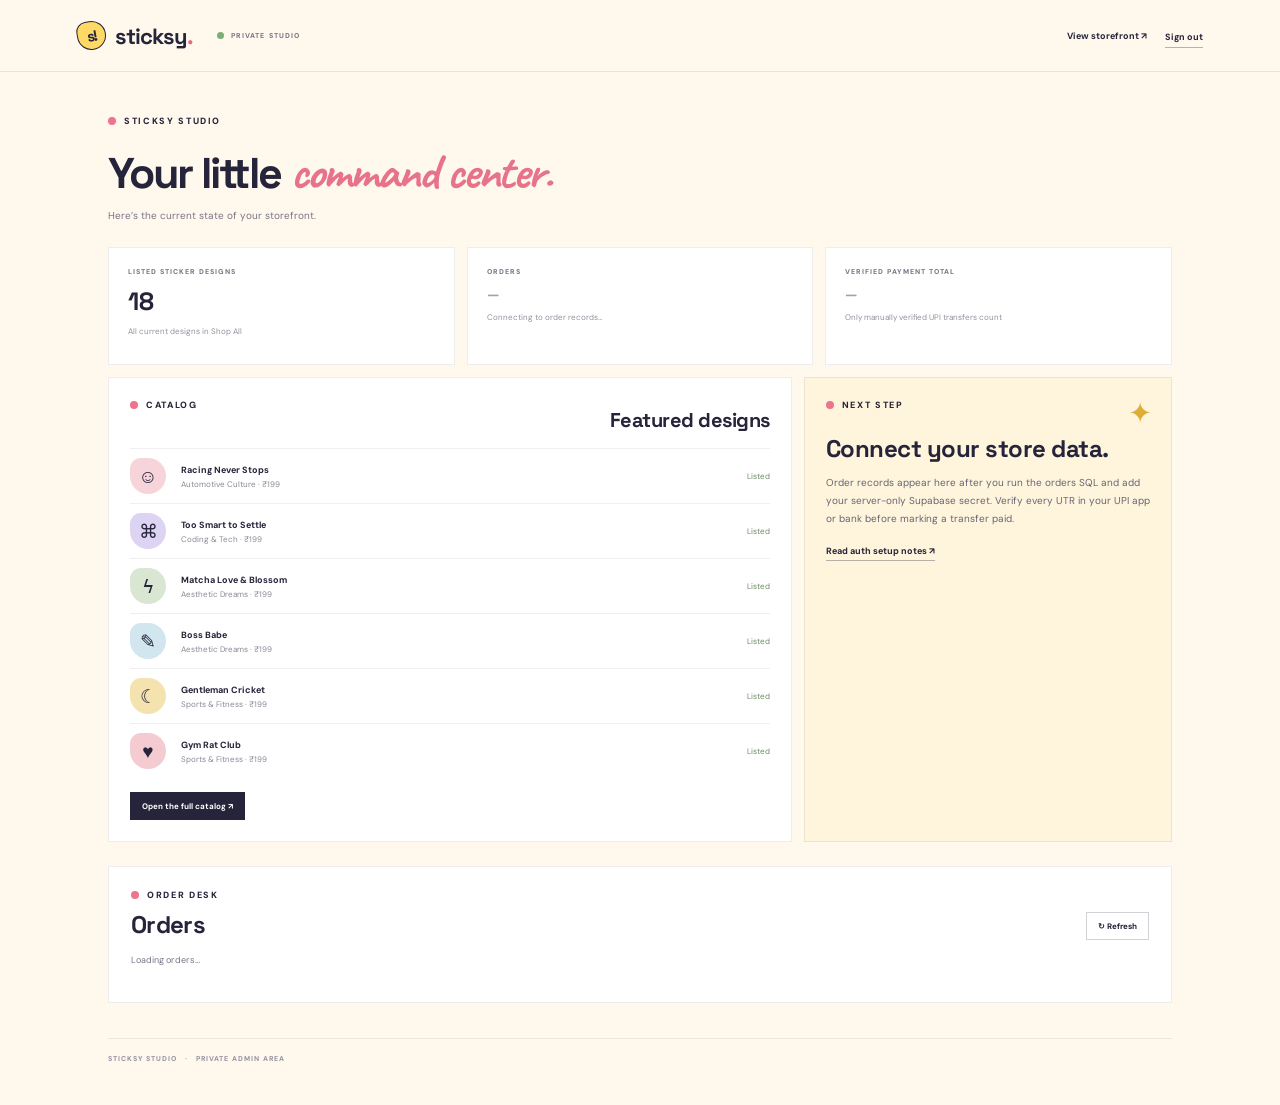
==== commit c08c4e71: "Use submitted sticker sheets and expand themes" ====
--- a/admin.html
+++ b/admin.html
@@ -1,5 +1,5 @@
 <!doctype html>
 <html lang="en">
 <head><meta charset="UTF-8" /><meta name="viewport" content="width=device-width,initial-scale=1" /><meta name="robots" content="noindex,nofollow" /><title>Studio dashboard — Sticksy</title><link rel="preconnect" href="https://fonts.googleapis.com" /><link rel="preconnect" href="https://fonts.gstatic.com" crossorigin /><link href="https://fonts.googleapis.com/css2?family=Caveat:wght@500;600;700&family=DM+Sans:wght@400;500;600;700;800&family=Space+Grotesk:wght@400;500;600;700&display=swap" rel="stylesheet" /><link rel="stylesheet" href="/styles.css" /><link rel="stylesheet" href="/admin.css" /></head>
-<body class="admin-page"><header class="admin-topbar"><a class="brand" href="/"><span class="brand-mark">s!</span><span>sticksy<span class="brand-dot">.</span></span></a><span class="admin-label"><i></i> PRIVATE STUDIO</span><div class="admin-top-actions"><a href="/shop.html">View storefront ↗</a><form method="post" action="/admin/logout"><button type="submit">Sign out</button></form></div></header><main class="admin-dashboard"><div class="admin-welcome"><div><div class="eyebrow"><span></span> STICKSY STUDIO</div><h1>Your little <em>command center.</em></h1><p>Here’s the current state of your storefront.</p></div><span class="admin-date" id="admin-date"></span></div><section class="admin-stat-grid"><article class="admin-stat"><span>LISTED STICKER DESIGNS</span><b>06</b><small>Currently shown in Shop All</small></article><article class="admin-stat"><span>ORDERS</span><b class="unavailable" id="orders-count">—</b><small id="orders-summary">Connecting to order records…</small></article><article class="admin-stat"><span>VERIFIED PAYMENT TOTAL</span><b class="unavailable" id="verified-revenue">—</b><small>Only manually verified UPI transfers count</small></article></section><section class="admin-content-grid"><article class="admin-panel"><div class="panel-heading"><div><span class="eyebrow"><span></span> CATALOG</div><h2>Your sticker lineup</h2></div><div class="admin-product-list"><div><span class="admin-product-art pink-art">☺</span><span><b>Bollywood Pop Culture</b><small>Cartoon Chaos · ₹199</small></span><i>Listed</i></div><div><span class="admin-product-art lav-art">⌘</span><span><b>Engineer Mode</b><small>Coding & Tech · ₹199</small></span><i>Listed</i></div><div><span class="admin-product-art green-art">ϟ</span><span><b>Midnight Rider</b><small>Automotive Culture · ₹199</small></span><i>Listed</i></div><div><span class="admin-product-art blue-art">✎</span><span><b>College Survival Kit</b><small>College Life · ₹199</small></span><i>Listed</i></div><div><span class="admin-product-art yellow-art">☾</span><span><b>Pastel Dreams</b><small>Aesthetic Dreams · ₹199</small></span><i>Listed</i></div><div><span class="admin-product-art coral-art">♥</span><span><b>Meme Therapy</b><small>Meme Culture · ₹199</small></span><i>Listed</i></div></div><a class="admin-link-button" href="/shop.html">Open the full catalog ↗</a></article><aside class="admin-panel setup-panel"><span class="setup-icon">✦</span><div class="eyebrow"><span></span> NEXT STEP</div><h2>Connect your store data.</h2><p>Order records appear here after you run the orders SQL and add your server-only Supabase secret. Verify every UTR in your UPI app or bank before marking a transfer paid.</p><a href="/AUTH_SETUP.md">Read auth setup notes ↗</a></aside></section><section class="admin-orders-section" id="orders"><div class="orders-section-head"><div><div class="eyebrow"><span></span> ORDER DESK</div><h2>Orders</h2></div><button id="refresh-orders" type="button">↻ Refresh</button></div><p class="orders-message" id="orders-message" role="status" aria-live="polite">Loading orders…</p><div class="orders-list" id="orders-list"></div></section><footer class="admin-footer">STICKSY STUDIO <span>·</span> PRIVATE ADMIN AREA</footer></main><script src="/admin.js" defer></script></body>
+<body class="admin-page"><header class="admin-topbar"><a class="brand" href="/"><span class="brand-mark">s!</span><span>sticksy<span class="brand-dot">.</span></span></a><span class="admin-label"><i></i> PRIVATE STUDIO</span><div class="admin-top-actions"><a href="/shop.html">View storefront ↗</a><form method="post" action="/admin/logout"><button type="submit">Sign out</button></form></div></header><main class="admin-dashboard"><div class="admin-welcome"><div><div class="eyebrow"><span></span> STICKSY STUDIO</div><h1>Your little <em>command center.</em></h1><p>Here’s the current state of your storefront.</p></div><span class="admin-date" id="admin-date"></span></div><section class="admin-stat-grid"><article class="admin-stat"><span>LISTED STICKER DESIGNS</span><b>18</b><small>All current designs in Shop All</small></article><article class="admin-stat"><span>ORDERS</span><b class="unavailable" id="orders-count">—</b><small id="orders-summary">Connecting to order records…</small></article><article class="admin-stat"><span>VERIFIED PAYMENT TOTAL</span><b class="unavailable" id="verified-revenue">—</b><small>Only manually verified UPI transfers count</small></article></section><section class="admin-content-grid"><article class="admin-panel"><div class="panel-heading"><div><span class="eyebrow"><span></span> CATALOG</div><h2>Featured designs</h2></div><div class="admin-product-list"><div><span class="admin-product-art pink-art">☺</span><span><b>Racing Never Stops</b><small>Automotive Culture · ₹199</small></span><i>Listed</i></div><div><span class="admin-product-art lav-art">⌘</span><span><b>Too Smart to Settle</b><small>Coding & Tech · ₹199</small></span><i>Listed</i></div><div><span class="admin-product-art green-art">ϟ</span><span><b>Matcha Love & Blossom</b><small>Aesthetic Dreams · ₹199</small></span><i>Listed</i></div><div><span class="admin-product-art blue-art">✎</span><span><b>Boss Babe</b><small>Aesthetic Dreams · ₹199</small></span><i>Listed</i></div><div><span class="admin-product-art yellow-art">☾</span><span><b>Gentleman Cricket</b><small>Sports & Fitness · ₹199</small></span><i>Listed</i></div><div><span class="admin-product-art coral-art">♥</span><span><b>Gym Rat Club</b><small>Sports & Fitness · ₹199</small></span><i>Listed</i></div></div><a class="admin-link-button" href="/shop.html">Open the full catalog ↗</a></article><aside class="admin-panel setup-panel"><span class="setup-icon">✦</span><div class="eyebrow"><span></span> NEXT STEP</div><h2>Connect your store data.</h2><p>Order records appear here after you run the orders SQL and add your server-only Supabase secret. Verify every UTR in your UPI app or bank before marking a transfer paid.</p><a href="/AUTH_SETUP.md">Read auth setup notes ↗</a></aside></section><section class="admin-orders-section" id="orders"><div class="orders-section-head"><div><div class="eyebrow"><span></span> ORDER DESK</div><h2>Orders</h2></div><button id="refresh-orders" type="button">↻ Refresh</button></div><p class="orders-message" id="orders-message" role="status" aria-live="polite">Loading orders…</p><div class="orders-list" id="orders-list"></div></section><footer class="admin-footer">STICKSY STUDIO <span>·</span> PRIVATE ADMIN AREA</footer></main><script src="/admin.js" defer></script></body>
 </html>
--- a/styles.css
+++ b/styles.css
@@ -4,6 +4,7 @@
 .reveal{opacity:0;transform:translateY(22px);transition:opacity .65s ease,transform .65s cubic-bezier(.2,.7,.2,1)}.reveal.in-view{opacity:1;transform:translateY(0)}.collection-card.reveal:nth-child(4n+2){transition-delay:.07s}.collection-card.reveal:nth-child(4n+3){transition-delay:.12s}.collection-card.reveal:nth-child(4n){transition-delay:.17s}.product-card.reveal:nth-child(3n+2){transition-delay:.08s}.product-card.reveal:nth-child(3n){transition-delay:.15s}
 @media(prefers-reduced-motion:reduce){.reveal{opacity:1;transform:none;transition:none}}
 /* Hand-lettered accents and replaying scroll reveals */
+
 :root{--hand:'Caveat',cursive}
 .hero h1>span:first-of-type{font-family:var(--hand);font-size:1.12em;letter-spacing:-4px;transform:rotate(-4deg)}
 .section-heading h2 em,.manifesto h2 em,.newsletter h2 em,.custom-banner h2 em{font-family:var(--hand);font-style:normal;font-size:1.14em;letter-spacing:-1.5px}
@@ -83,3 +84,6 @@
 @media(max-width:650px){.audience-picks{padding:68px 5%}.audience-grid{grid-template-columns:1fr;gap:11px}.audience-card{min-height:230px;padding:18px}.audience-card h3{font-size:31px}.audience-doodle{right:15px;top:38px;width:144px;height:135px;font-size:70px}}
 .payment-lead{font-size:10px;color:#777587;line-height:1.7;margin:-8px 0 17px}.payment-paybox{display:flex;align-items:center;gap:17px;background:#fff;border:1px solid #25243a18;padding:12px;margin:12px 0}.payment-paybox>img{width:148px;height:202px;object-fit:contain;flex:none;background:#f3f6fb}.payment-paybox>div{min-width:0;display:flex;flex-direction:column;gap:7px}.payment-paybox>div>span{font-size:7px;font-weight:800;letter-spacing:1px;color:#777587}.payment-paybox>div>b{font:700 23px var(--display);color:#25243a}.upi-id-row{display:flex;align-items:center;gap:7px}.upi-id-row code{font-size:9px;color:#25243a;overflow-wrap:anywhere}.copy-upi{border:1px solid #25243a3a;background:#fff8ed;padding:6px 8px;font-size:7px;font-weight:800;cursor:pointer}.upi-open{display:inline-block;margin-top:5px;padding:9px 11px;background:#e9f3ff;color:#25243a;font-size:8px;font-weight:800;text-align:center}.payment-warning{padding:10px;background:#fff5dc;border-left:3px solid #efc953;font-size:9px;line-height:1.6;color:#62572e}.payment-proof-form{display:grid;grid-template-columns:1fr 1fr;gap:10px;margin-top:13px}.payment-proof-form label{font-size:9px;font-weight:700}.payment-proof-form input{display:block;width:100%;margin-top:6px;height:39px;padding:0 10px;border:1px solid #25243a30;background:#fffdf8;font-size:10px;outline-color:#e87389}.payment-proof-form .proof-submit{grid-column:1/3;width:100%;margin-top:2px}.payment-message,.checkout-error{min-height:13px;margin:8px 0 0;color:#a3424e;font-size:9px;line-height:1.5}.payment-confirmed-icon{width:36px;height:36px;display:grid;place-items:center;margin-bottom:13px;border-radius:50%;background:#e1eedc;color:#518048;font-size:21px}.pending-verification{display:flex;flex-direction:column;gap:6px;padding:12px;margin:15px 0;background:#fff5dc;border:1px solid #f2dfaa}.pending-verification b{font-size:10px;color:#65542c}.pending-verification span{font-size:8px;color:#746a52}.order-done{margin-top:5px}
 @media(max-width:650px){.payment-paybox{gap:10px;padding:8px}.payment-paybox>img{width:116px;height:170px}.payment-paybox>div>b{font-size:19px}.upi-id-row{flex-wrap:wrap}.payment-proof-form{grid-template-columns:1fr}.payment-proof-form .proof-submit{grid-column:1}}
+.audience-products{width:210px;height:160px;right:18px;top:45px;background:transparent;text-shadow:none;transform:none}.audience-products img{position:absolute;width:70px;height:105px;object-fit:contain;padding:3px;background:#fff;border:1px solid #25243a14;border-radius:4px;box-shadow:3px 5px 9px #25243a2b;animation:preview-float 4.2s ease-in-out infinite}.audience-products img:nth-child(1){left:5px;top:17px;transform:rotate(-13deg);animation-delay:-1s}.audience-products img:nth-child(2){left:66px;top:0;transform:rotate(5deg);animation-delay:-2.2s}.audience-products img:nth-child(3){left:128px;top:22px;transform:rotate(13deg);animation-delay:-.5s}.audience-card:hover .audience-products{transform:none}.audience-card:hover .audience-products img:nth-child(1){transform:translateY(-8px) rotate(-17deg)}.audience-card:hover .audience-products img:nth-child(2){transform:translateY(-12px) rotate(0)}.audience-card:hover .audience-products img:nth-child(3){transform:translateY(-7px) rotate(17deg)}
+@keyframes preview-float{0%,100%{translate:0 0}50%{translate:0 -7px}}
+@media(max-width:650px){.audience-products{width:165px;height:130px;right:10px;top:42px}.audience-products img{width:56px;height:84px}.audience-products img:nth-child(1){left:4px;top:14px}.audience-products img:nth-child(2){left:53px;top:0}.audience-products img:nth-child(3){left:102px;top:16px}}
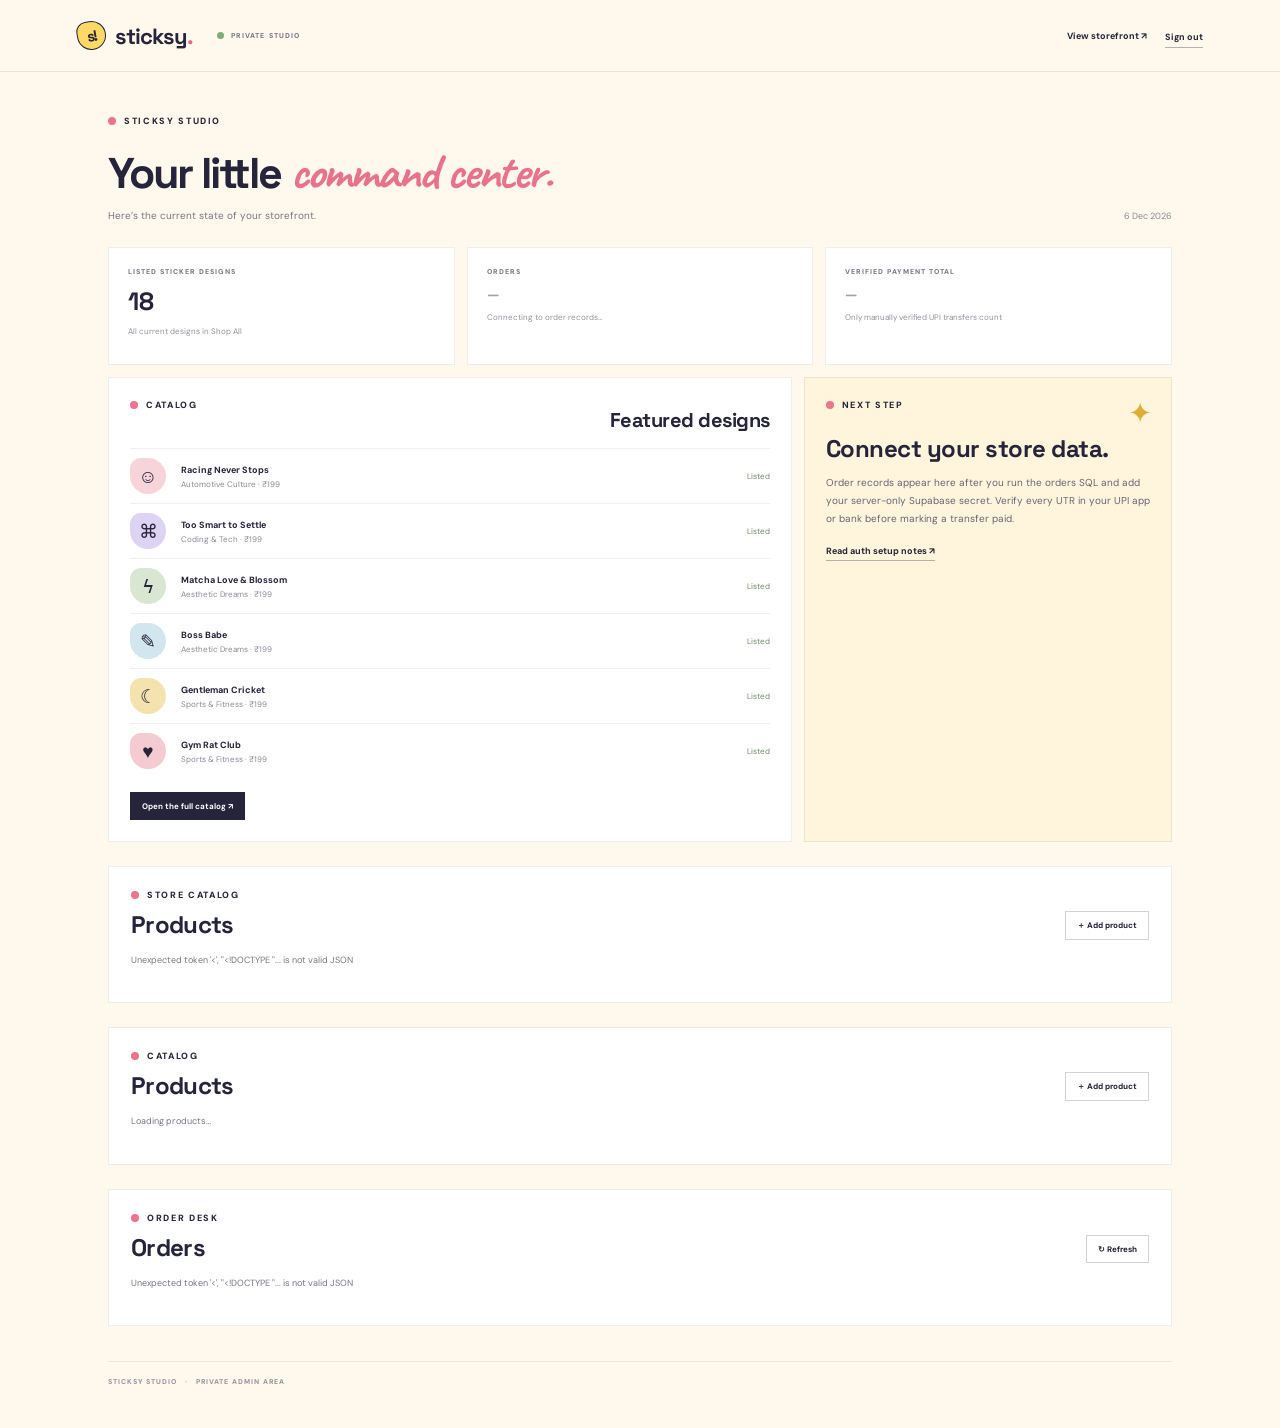
==== commit 8f25ecfc: "Add admin product catalog management" ====
--- a/admin.html
+++ b/admin.html
@@ -1,5 +1,7 @@
 <!doctype html>
 <html lang="en">
 <head><meta charset="UTF-8" /><meta name="viewport" content="width=device-width,initial-scale=1" /><meta name="robots" content="noindex,nofollow" /><title>Studio dashboard — Sticksy</title><link rel="preconnect" href="https://fonts.googleapis.com" /><link rel="preconnect" href="https://fonts.gstatic.com" crossorigin /><link href="https://fonts.googleapis.com/css2?family=Caveat:wght@500;600;700&family=DM+Sans:wght@400;500;600;700;800&family=Space+Grotesk:wght@400;500;600;700&display=swap" rel="stylesheet" /><link rel="stylesheet" href="/styles.css" /><link rel="stylesheet" href="/admin.css" /></head>
-<body class="admin-page"><header class="admin-topbar"><a class="brand" href="/"><span class="brand-mark">s!</span><span>sticksy<span class="brand-dot">.</span></span></a><span class="admin-label"><i></i> PRIVATE STUDIO</span><div class="admin-top-actions"><a href="/shop.html">View storefront ↗</a><form method="post" action="/admin/logout"><button type="submit">Sign out</button></form></div></header><main class="admin-dashboard"><div class="admin-welcome"><div><div class="eyebrow"><span></span> STICKSY STUDIO</div><h1>Your little <em>command center.</em></h1><p>Here’s the current state of your storefront.</p></div><span class="admin-date" id="admin-date"></span></div><section class="admin-stat-grid"><article class="admin-stat"><span>LISTED STICKER DESIGNS</span><b>18</b><small>All current designs in Shop All</small></article><article class="admin-stat"><span>ORDERS</span><b class="unavailable" id="orders-count">—</b><small id="orders-summary">Connecting to order records…</small></article><article class="admin-stat"><span>VERIFIED PAYMENT TOTAL</span><b class="unavailable" id="verified-revenue">—</b><small>Only manually verified UPI transfers count</small></article></section><section class="admin-content-grid"><article class="admin-panel"><div class="panel-heading"><div><span class="eyebrow"><span></span> CATALOG</div><h2>Featured designs</h2></div><div class="admin-product-list"><div><span class="admin-product-art pink-art">☺</span><span><b>Racing Never Stops</b><small>Automotive Culture · ₹199</small></span><i>Listed</i></div><div><span class="admin-product-art lav-art">⌘</span><span><b>Too Smart to Settle</b><small>Coding & Tech · ₹199</small></span><i>Listed</i></div><div><span class="admin-product-art green-art">ϟ</span><span><b>Matcha Love & Blossom</b><small>Aesthetic Dreams · ₹199</small></span><i>Listed</i></div><div><span class="admin-product-art blue-art">✎</span><span><b>Boss Babe</b><small>Aesthetic Dreams · ₹199</small></span><i>Listed</i></div><div><span class="admin-product-art yellow-art">☾</span><span><b>Gentleman Cricket</b><small>Sports & Fitness · ₹199</small></span><i>Listed</i></div><div><span class="admin-product-art coral-art">♥</span><span><b>Gym Rat Club</b><small>Sports & Fitness · ₹199</small></span><i>Listed</i></div></div><a class="admin-link-button" href="/shop.html">Open the full catalog ↗</a></article><aside class="admin-panel setup-panel"><span class="setup-icon">✦</span><div class="eyebrow"><span></span> NEXT STEP</div><h2>Connect your store data.</h2><p>Order records appear here after you run the orders SQL and add your server-only Supabase secret. Verify every UTR in your UPI app or bank before marking a transfer paid.</p><a href="/AUTH_SETUP.md">Read auth setup notes ↗</a></aside></section><section class="admin-orders-section" id="orders"><div class="orders-section-head"><div><div class="eyebrow"><span></span> ORDER DESK</div><h2>Orders</h2></div><button id="refresh-orders" type="button">↻ Refresh</button></div><p class="orders-message" id="orders-message" role="status" aria-live="polite">Loading orders…</p><div class="orders-list" id="orders-list"></div></section><footer class="admin-footer">STICKSY STUDIO <span>·</span> PRIVATE ADMIN AREA</footer></main><script src="/admin.js" defer></script></body>
+<body class="admin-page"><header class="admin-topbar"><a class="brand" href="/"><span class="brand-mark">s!</span><span>sticksy<span class="brand-dot">.</span></span></a><span class="admin-label"><i></i> PRIVATE STUDIO</span><div class="admin-top-actions"><a href="/shop.html">View storefront ↗</a><form method="post" action="/admin/logout"><button type="submit">Sign out</button></form></div></header><main class="admin-dashboard"><div class="admin-welcome"><div><div class="eyebrow"><span></span> STICKSY STUDIO</div><h1>Your little <em>command center.</em></h1><p>Here’s the current state of your storefront.</p></div><span class="admin-date" id="admin-date"></span></div><section class="admin-stat-grid"><article class="admin-stat"><span>LISTED STICKER DESIGNS</span><b>18</b><small>All current designs in Shop All</small></article><article class="admin-stat"><span>ORDERS</span><b class="unavailable" id="orders-count">—</b><small id="orders-summary">Connecting to order records…</small></article><article class="admin-stat"><span>VERIFIED PAYMENT TOTAL</span><b class="unavailable" id="verified-revenue">—</b><small>Only manually verified UPI transfers count</small></article></section><section class="admin-content-grid"><article class="admin-panel"><div class="panel-heading"><div><span class="eyebrow"><span></span> CATALOG</div><h2>Featured designs</h2></div><div class="admin-product-list"><div><span class="admin-product-art pink-art">☺</span><span><b>Racing Never Stops</b><small>Automotive Culture · ₹199</small></span><i>Listed</i></div><div><span class="admin-product-art lav-art">⌘</span><span><b>Too Smart to Settle</b><small>Coding & Tech · ₹199</small></span><i>Listed</i></div><div><span class="admin-product-art green-art">ϟ</span><span><b>Matcha Love & Blossom</b><small>Aesthetic Dreams · ₹199</small></span><i>Listed</i></div><div><span class="admin-product-art blue-art">✎</span><span><b>Boss Babe</b><small>Aesthetic Dreams · ₹199</small></span><i>Listed</i></div><div><span class="admin-product-art yellow-art">☾</span><span><b>Gentleman Cricket</b><small>Sports & Fitness · ₹199</small></span><i>Listed</i></div><div><span class="admin-product-art coral-art">♥</span><span><b>Gym Rat Club</b><small>Sports & Fitness · ₹199</small></span><i>Listed</i></div></div><a class="admin-link-button" href="/shop.html">Open the full catalog ↗</a></article><aside class="admin-panel setup-panel"><span class="setup-icon">✦</span><div class="eyebrow"><span></span> NEXT STEP</div><h2>Connect your store data.</h2><p>Order records appear here after you run the orders SQL and add your server-only Supabase secret. Verify every UTR in your UPI app or bank before marking a transfer paid.</p><a href="/AUTH_SETUP.md">Read auth setup notes ↗</a></aside></section><section class="admin-orders-section" id="catalog-manager"><div class="orders-section-head"><div><div class="eyebrow"><span></span> STORE CATALOG</div><h2>Products</h2></div><button id="new-product" type="button">＋ Add product</button></div><p id="catalog-message" class="orders-message">Loading catalog…</p><form id="product-form" class="product-form" hidden><label>Name<input name="name" required maxlength="120"></label><label>Price ₹<input name="price" type="number" min="1" max="100000" required></label><label>Category<input name="category" required maxlength="60"></label><label>Audience<select name="audience"><option value="girls">Girls</option><option value="boys">Boys</option><option value="both">Both</option></select></label><label class="product-image-field">Image URL<input name="image" type="url" required placeholder="https://…"></label><button class="admin-submit" type="submit">SAVE PRODUCT</button></form><div id="catalog-list" class="admin-product-list"></div></section><section class="admin-orders-section" id="catalog-manager"><div class="orders-section-head"><div><div class="eyebrow"><span></span> CATALOG</div><h2>Products</h2></div><button id="new-product" type="button">＋ Add product</button></div><p id="catalog-message" class="orders-message">Loading products…</p><form id="product-form" class="product-form" hidden><label>Name<input name="name" required></label><label>Price ₹<input name="price" type="number" min="1" required></label><label>Category<input name="category" required></label><label>Audience<select name="audience"><option>girls</option><option>boys</option><option>both</option></select></label><label class="product-image-field">HTTPS image URL<input name="image" type="url" required></label><button class="admin-submit" type="submit">SAVE PRODUCT</button></form><div id="catalog-list" class="admin-product-list"></div></section><section class="admin-orders-section" id="orders"><div class="orders-section-head"><div><div class="eyebrow"><span></span> ORDER DESK</div><h2>Orders</h2></div><button id="refresh-orders" type="button">↻ Refresh</button></div><p class="orders-message" id="orders-message" role="status" aria-live="polite">Loading orders…</p><div class="orders-list" id="orders-list"></div></section><footer class="admin-footer">STICKSY STUDIO <span>·</span> PRIVATE ADMIN AREA</footer></main><script src="/admin.js" defer></script></body>
 </html>
+
+
--- a/admin.css
+++ b/admin.css
@@ -2,3 +2,5 @@
 @media(max-width:700px){.admin-topbar{padding:0 15px;gap:10px}.admin-label{display:none}.admin-top-actions{gap:10px}.admin-top-actions a,.admin-top-actions button{font-size:8px}.admin-dashboard{padding:30px 14px 22px}.admin-welcome{align-items:flex-start}.admin-date{padding-top:6px;font-size:8px}.admin-stat-grid{grid-template-columns:1fr}.admin-stat{min-height:90px}.admin-content-grid{grid-template-columns:1fr}.admin-auth-card{padding:34px 24px 25px}}
 .admin-orders-section{margin-top:24px;padding:22px;background:#fff;border:1px solid #25243a15}.orders-section-head{display:flex;align-items:end;justify-content:space-between}.orders-section-head h2{font:700 24px var(--display);letter-spacing:-.7px;margin:8px 0 0}.orders-section-head button{border:1px solid #25243a35;background:transparent;padding:8px 11px;font-size:8px;font-weight:800;cursor:pointer}.orders-message{margin:13px 0;font-size:9px;line-height:1.6;color:#777587}.orders-list{display:grid;grid-template-columns:repeat(2,minmax(0,1fr));gap:11px}.admin-order{min-width:0;border:1px solid #25243a18;padding:14px;background:#fffdfa}.admin-order-head{display:flex;justify-content:space-between;align-items:start;gap:10px;padding-bottom:10px;border-bottom:1px solid #25243a14}.admin-order-head h3{font:700 13px var(--display);margin:0 0 4px}.admin-order-head small{font-size:7px;color:#858392}.order-status{padding:6px 8px;border-radius:30px;font-size:7px;font-weight:800;background:#f3eddf;color:#78643d;white-space:normal;text-align:center}.order-status.status-submitted{background:#fff0ce;color:#8a6220}.order-status.status-verified{background:#e4f1e0;color:#507c49}.order-status.status-rejected{background:#f8e2e4;color:#a34b55}.order-customer{display:flex;flex-direction:column;gap:4px;padding:10px 0;border-bottom:1px solid #25243a14}.order-customer b{font-size:10px}.order-customer span{font-size:8px;color:#777587;overflow-wrap:anywhere}.order-items{padding:9px 0 9px 16px;border-bottom:1px solid #25243a14}.order-items li{margin:3px 0;font-size:8px;color:#5f5c6d}.order-payment{display:flex;flex-wrap:wrap;align-items:center;gap:8px;padding-top:9px}.order-payment strong{width:100%;font-size:11px}.order-payment span,.order-payment code{font-size:8px;color:#5f5c6d}.order-payment code{padding:3px 5px;background:#f3f0eb}.order-actions{display:flex;gap:7px;margin-top:11px}.order-actions button{padding:8px 9px;border:0;font-size:8px;font-weight:800;cursor:pointer}.verify-payment{background:#25243a;color:white}.reject-payment{background:#f4e8e7;color:#8a4249}.admin-page .setup-panel{background:#fff5dc}.admin-page .setup-icon{color:#ddae36}
 @media(max-width:700px){.admin-orders-section{padding:15px}.orders-list{grid-template-columns:1fr}.admin-order-head{flex-wrap:wrap}.order-actions button{flex:1}}
+.product-form{display:grid;grid-template-columns:repeat(2,minmax(0,1fr));gap:12px;padding:14px;margin:12px 0;background:#fff8ed;border:1px solid #25243a18}.product-form[hidden]{display:none}.product-form label{font-size:9px;font-weight:700}.product-form input,.product-form select{display:block;width:100%;height:38px;margin-top:5px;padding:0 9px;border:1px solid #25243a35;background:white}.product-form .product-image-field{grid-column:1/3}.product-form button{grid-column:1/3}.catalog-product-row{display:grid;grid-template-columns:42px 1fr auto;gap:10px;align-items:center;border-top:1px solid #25243a12;padding:9px 0}.catalog-product-row img{width:38px;height:42px;object-fit:contain}.catalog-product-row small{display:block;color:#858392;font-size:8px}.catalog-product-row button{border:0;background:#f8e2e4;color:#a34b55;padding:7px 9px;cursor:pointer;font-size:8px;font-weight:800}@media(max-width:600px){.product-form{grid-template-columns:1fr}.product-form .product-image-field,.product-form button{grid-column:1}}
+.product-form{display:grid;grid-template-columns:repeat(2,minmax(0,1fr));gap:12px;padding:14px;margin:12px 0;background:#fff8ed;border:1px solid #25243a18}.product-form[hidden]{display:none}.product-form label{font-size:9px;font-weight:700}.product-form input,.product-form select{display:block;width:100%;height:38px;margin-top:5px;padding:0 9px;border:1px solid #25243a35;background:white}.product-form .product-image-field,.product-form button{grid-column:1/3}.catalog-product-row{display:grid;grid-template-columns:42px 1fr auto;gap:10px;align-items:center;border-top:1px solid #25243a12;padding:9px 0}.catalog-product-row img{width:38px;height:42px;object-fit:contain}.catalog-product-row small{display:block;color:#858392;font-size:8px}.catalog-product-row button{border:0;background:#f8e2e4;color:#a34b55;padding:7px 9px;cursor:pointer;font-size:8px;font-weight:800}
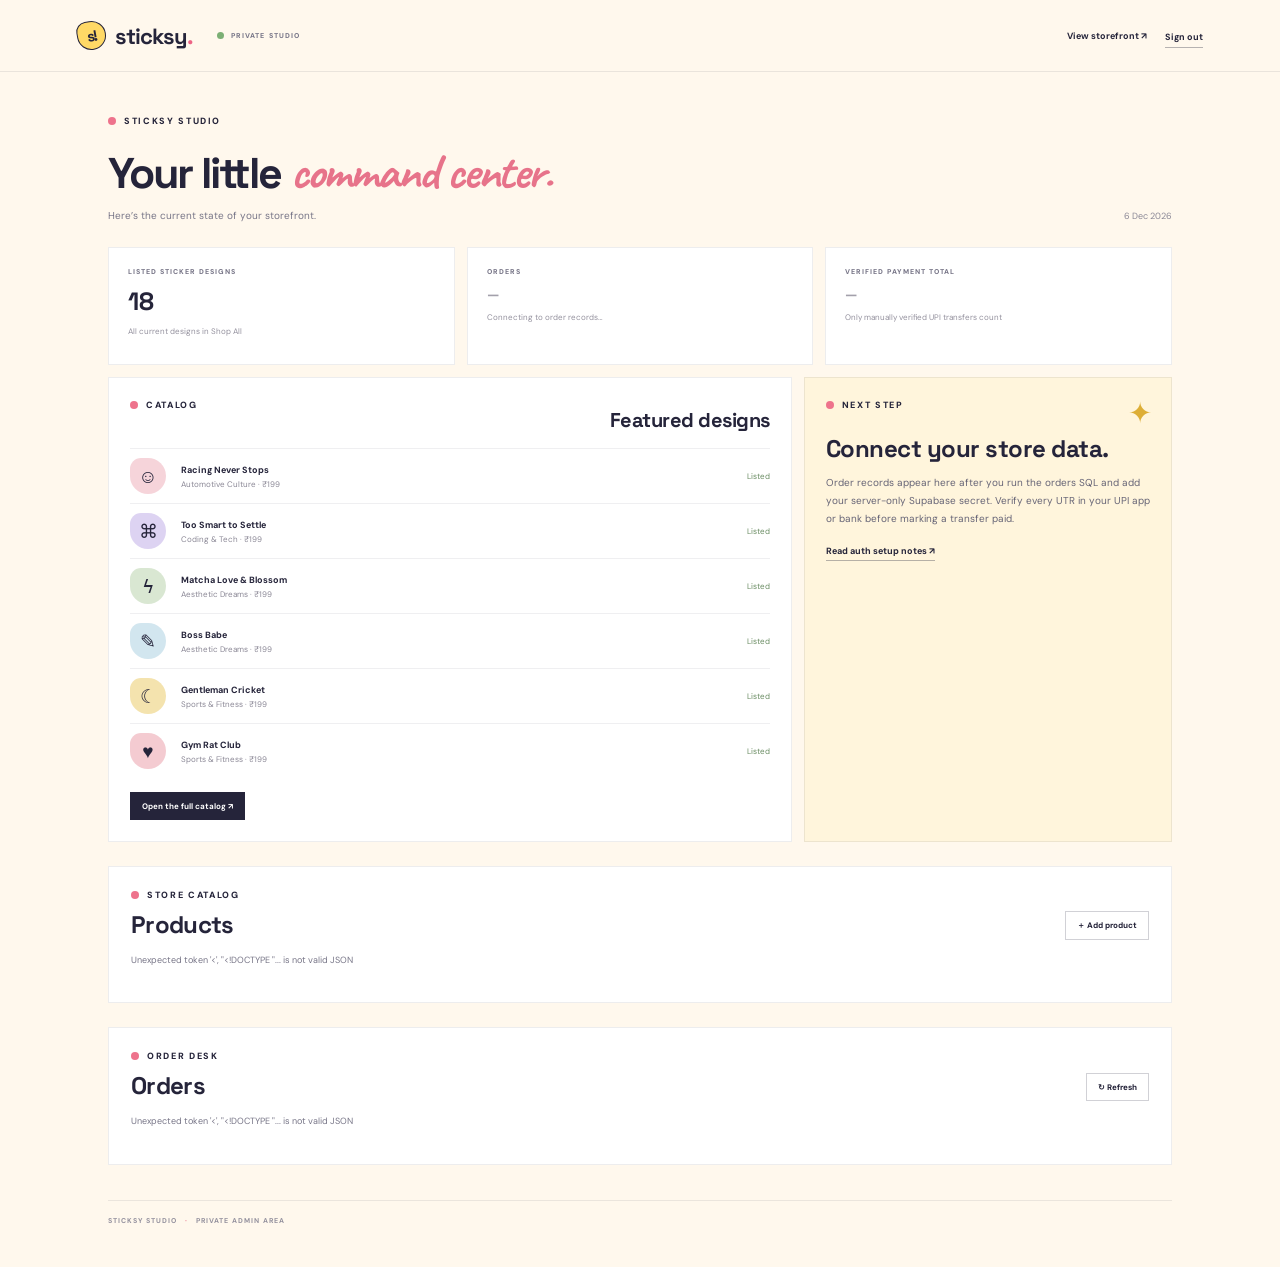
==== commit cdab35a0: "Fix admin add product form" ====
--- a/admin.html
+++ b/admin.html
@@ -1,7 +1,10 @@
 <!doctype html>
 <html lang="en">
 <head><meta charset="UTF-8" /><meta name="viewport" content="width=device-width,initial-scale=1" /><meta name="robots" content="noindex,nofollow" /><title>Studio dashboard — Sticksy</title><link rel="preconnect" href="https://fonts.googleapis.com" /><link rel="preconnect" href="https://fonts.gstatic.com" crossorigin /><link href="https://fonts.googleapis.com/css2?family=Caveat:wght@500;600;700&family=DM+Sans:wght@400;500;600;700;800&family=Space+Grotesk:wght@400;500;600;700&display=swap" rel="stylesheet" /><link rel="stylesheet" href="/styles.css" /><link rel="stylesheet" href="/admin.css" /></head>
-<body class="admin-page"><header class="admin-topbar"><a class="brand" href="/"><span class="brand-mark">s!</span><span>sticksy<span class="brand-dot">.</span></span></a><span class="admin-label"><i></i> PRIVATE STUDIO</span><div class="admin-top-actions"><a href="/shop.html">View storefront ↗</a><form method="post" action="/admin/logout"><button type="submit">Sign out</button></form></div></header><main class="admin-dashboard"><div class="admin-welcome"><div><div class="eyebrow"><span></span> STICKSY STUDIO</div><h1>Your little <em>command center.</em></h1><p>Here’s the current state of your storefront.</p></div><span class="admin-date" id="admin-date"></span></div><section class="admin-stat-grid"><article class="admin-stat"><span>LISTED STICKER DESIGNS</span><b>18</b><small>All current designs in Shop All</small></article><article class="admin-stat"><span>ORDERS</span><b class="unavailable" id="orders-count">—</b><small id="orders-summary">Connecting to order records…</small></article><article class="admin-stat"><span>VERIFIED PAYMENT TOTAL</span><b class="unavailable" id="verified-revenue">—</b><small>Only manually verified UPI transfers count</small></article></section><section class="admin-content-grid"><article class="admin-panel"><div class="panel-heading"><div><span class="eyebrow"><span></span> CATALOG</div><h2>Featured designs</h2></div><div class="admin-product-list"><div><span class="admin-product-art pink-art">☺</span><span><b>Racing Never Stops</b><small>Automotive Culture · ₹199</small></span><i>Listed</i></div><div><span class="admin-product-art lav-art">⌘</span><span><b>Too Smart to Settle</b><small>Coding & Tech · ₹199</small></span><i>Listed</i></div><div><span class="admin-product-art green-art">ϟ</span><span><b>Matcha Love & Blossom</b><small>Aesthetic Dreams · ₹199</small></span><i>Listed</i></div><div><span class="admin-product-art blue-art">✎</span><span><b>Boss Babe</b><small>Aesthetic Dreams · ₹199</small></span><i>Listed</i></div><div><span class="admin-product-art yellow-art">☾</span><span><b>Gentleman Cricket</b><small>Sports & Fitness · ₹199</small></span><i>Listed</i></div><div><span class="admin-product-art coral-art">♥</span><span><b>Gym Rat Club</b><small>Sports & Fitness · ₹199</small></span><i>Listed</i></div></div><a class="admin-link-button" href="/shop.html">Open the full catalog ↗</a></article><aside class="admin-panel setup-panel"><span class="setup-icon">✦</span><div class="eyebrow"><span></span> NEXT STEP</div><h2>Connect your store data.</h2><p>Order records appear here after you run the orders SQL and add your server-only Supabase secret. Verify every UTR in your UPI app or bank before marking a transfer paid.</p><a href="/AUTH_SETUP.md">Read auth setup notes ↗</a></aside></section><section class="admin-orders-section" id="catalog-manager"><div class="orders-section-head"><div><div class="eyebrow"><span></span> STORE CATALOG</div><h2>Products</h2></div><button id="new-product" type="button">＋ Add product</button></div><p id="catalog-message" class="orders-message">Loading catalog…</p><form id="product-form" class="product-form" hidden><label>Name<input name="name" required maxlength="120"></label><label>Price ₹<input name="price" type="number" min="1" max="100000" required></label><label>Category<input name="category" required maxlength="60"></label><label>Audience<select name="audience"><option value="girls">Girls</option><option value="boys">Boys</option><option value="both">Both</option></select></label><label class="product-image-field">Image URL<input name="image" type="url" required placeholder="https://…"></label><button class="admin-submit" type="submit">SAVE PRODUCT</button></form><div id="catalog-list" class="admin-product-list"></div></section><section class="admin-orders-section" id="catalog-manager"><div class="orders-section-head"><div><div class="eyebrow"><span></span> CATALOG</div><h2>Products</h2></div><button id="new-product" type="button">＋ Add product</button></div><p id="catalog-message" class="orders-message">Loading products…</p><form id="product-form" class="product-form" hidden><label>Name<input name="name" required></label><label>Price ₹<input name="price" type="number" min="1" required></label><label>Category<input name="category" required></label><label>Audience<select name="audience"><option>girls</option><option>boys</option><option>both</option></select></label><label class="product-image-field">HTTPS image URL<input name="image" type="url" required></label><button class="admin-submit" type="submit">SAVE PRODUCT</button></form><div id="catalog-list" class="admin-product-list"></div></section><section class="admin-orders-section" id="orders"><div class="orders-section-head"><div><div class="eyebrow"><span></span> ORDER DESK</div><h2>Orders</h2></div><button id="refresh-orders" type="button">↻ Refresh</button></div><p class="orders-message" id="orders-message" role="status" aria-live="polite">Loading orders…</p><div class="orders-list" id="orders-list"></div></section><footer class="admin-footer">STICKSY STUDIO <span>·</span> PRIVATE ADMIN AREA</footer></main><script src="/admin.js" defer></script></body>
+<body class="admin-page"><header class="admin-topbar"><a class="brand" href="/"><span class="brand-mark">s!</span><span>sticksy<span class="brand-dot">.</span></span></a><span class="admin-label"><i></i> PRIVATE STUDIO</span><div class="admin-top-actions"><a href="/shop.html">View storefront ↗</a><form method="post" action="/admin/logout"><button type="submit">Sign out</button></form></div></header><main class="admin-dashboard"><div class="admin-welcome"><div><div class="eyebrow"><span></span> STICKSY STUDIO</div><h1>Your little <em>command center.</em></h1><p>Here’s the current state of your storefront.</p></div><span class="admin-date" id="admin-date"></span></div><section class="admin-stat-grid"><article class="admin-stat"><span>LISTED STICKER DESIGNS</span><b>18</b><small>All current designs in Shop All</small></article><article class="admin-stat"><span>ORDERS</span><b class="unavailable" id="orders-count">—</b><small id="orders-summary">Connecting to order records…</small></article><article class="admin-stat"><span>VERIFIED PAYMENT TOTAL</span><b class="unavailable" id="verified-revenue">—</b><small>Only manually verified UPI transfers count</small></article></section><section class="admin-content-grid"><article class="admin-panel"><div class="panel-heading"><div><span class="eyebrow"><span></span> CATALOG</div><h2>Featured designs</h2></div><div class="admin-product-list"><div><span class="admin-product-art pink-art">☺</span><span><b>Racing Never Stops</b><small>Automotive Culture · ₹199</small></span><i>Listed</i></div><div><span class="admin-product-art lav-art">⌘</span><span><b>Too Smart to Settle</b><small>Coding & Tech · ₹199</small></span><i>Listed</i></div><div><span class="admin-product-art green-art">ϟ</span><span><b>Matcha Love & Blossom</b><small>Aesthetic Dreams · ₹199</small></span><i>Listed</i></div><div><span class="admin-product-art blue-art">✎</span><span><b>Boss Babe</b><small>Aesthetic Dreams · ₹199</small></span><i>Listed</i></div><div><span class="admin-product-art yellow-art">☾</span><span><b>Gentleman Cricket</b><small>Sports & Fitness · ₹199</small></span><i>Listed</i></div><div><span class="admin-product-art coral-art">♥</span><span><b>Gym Rat Club</b><small>Sports & Fitness · ₹199</small></span><i>Listed</i></div></div><a class="admin-link-button" href="/shop.html">Open the full catalog ↗</a></article><aside class="admin-panel setup-panel"><span class="setup-icon">✦</span><div class="eyebrow"><span></span> NEXT STEP</div><h2>Connect your store data.</h2><p>Order records appear here after you run the orders SQL and add your server-only Supabase secret. Verify every UTR in your UPI app or bank before marking a transfer paid.</p><a href="/AUTH_SETUP.md">Read auth setup notes ↗</a></aside></section><section class="admin-orders-section" id="catalog-manager"><div class="orders-section-head"><div><div class="eyebrow"><span></span> STORE CATALOG</div><h2>Products</h2></div><button id="new-product" type="button">＋ Add product</button></div><p id="catalog-message" class="orders-message">Loading catalog…</p><form id="product-form" class="product-form" hidden><label>Name<input name="name" required maxlength="120"></label><label>Price ₹<input name="price" type="number" min="1" max="100000" required></label><label>Category<input name="category" required maxlength="60"></label><label>Audience<select name="audience"><option value="girls">Girls</option><option value="boys">Boys</option><option value="both">Both</option></select></label><label class="product-image-field">Sticker photo<input name="image" type="file" accept="image/png,image/jpeg,image/webp" required><small>PNG, JPG or WebP · max 5 MB</small></label><button class="admin-submit" type="submit">SAVE PRODUCT</button></form><div id="catalog-list" class="admin-product-list"></div></section><section class="admin-orders-section" id="orders"><div class="orders-section-head"><div><div class="eyebrow"><span></span> ORDER DESK</div><h2>Orders</h2></div><button id="refresh-orders" type="button">↻ Refresh</button></div><p class="orders-message" id="orders-message" role="status" aria-live="polite">Loading orders…</p><div class="orders-list" id="orders-list"></div></section><footer class="admin-footer">STICKSY STUDIO <span>·</span> PRIVATE ADMIN AREA</footer></main><script src="/admin.js" defer></script></body>
 </html>
 
 
+
+
+
